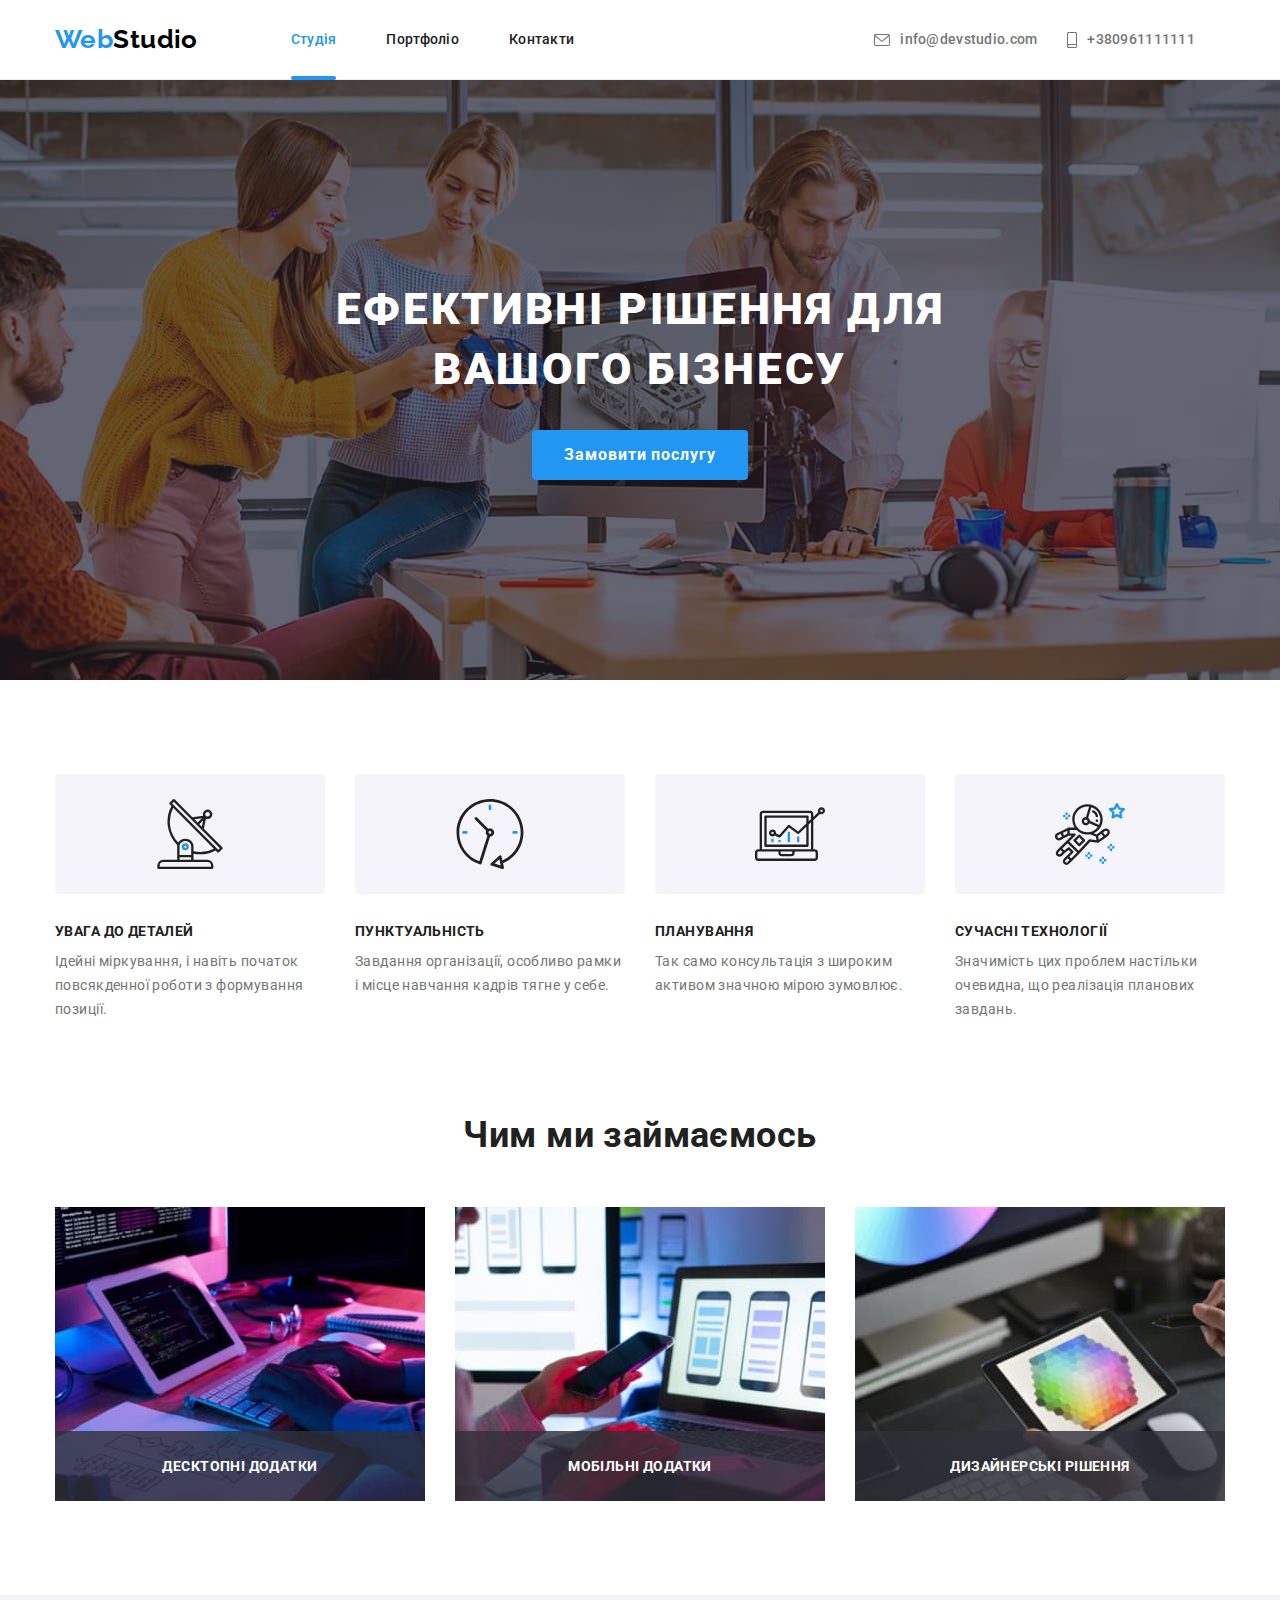
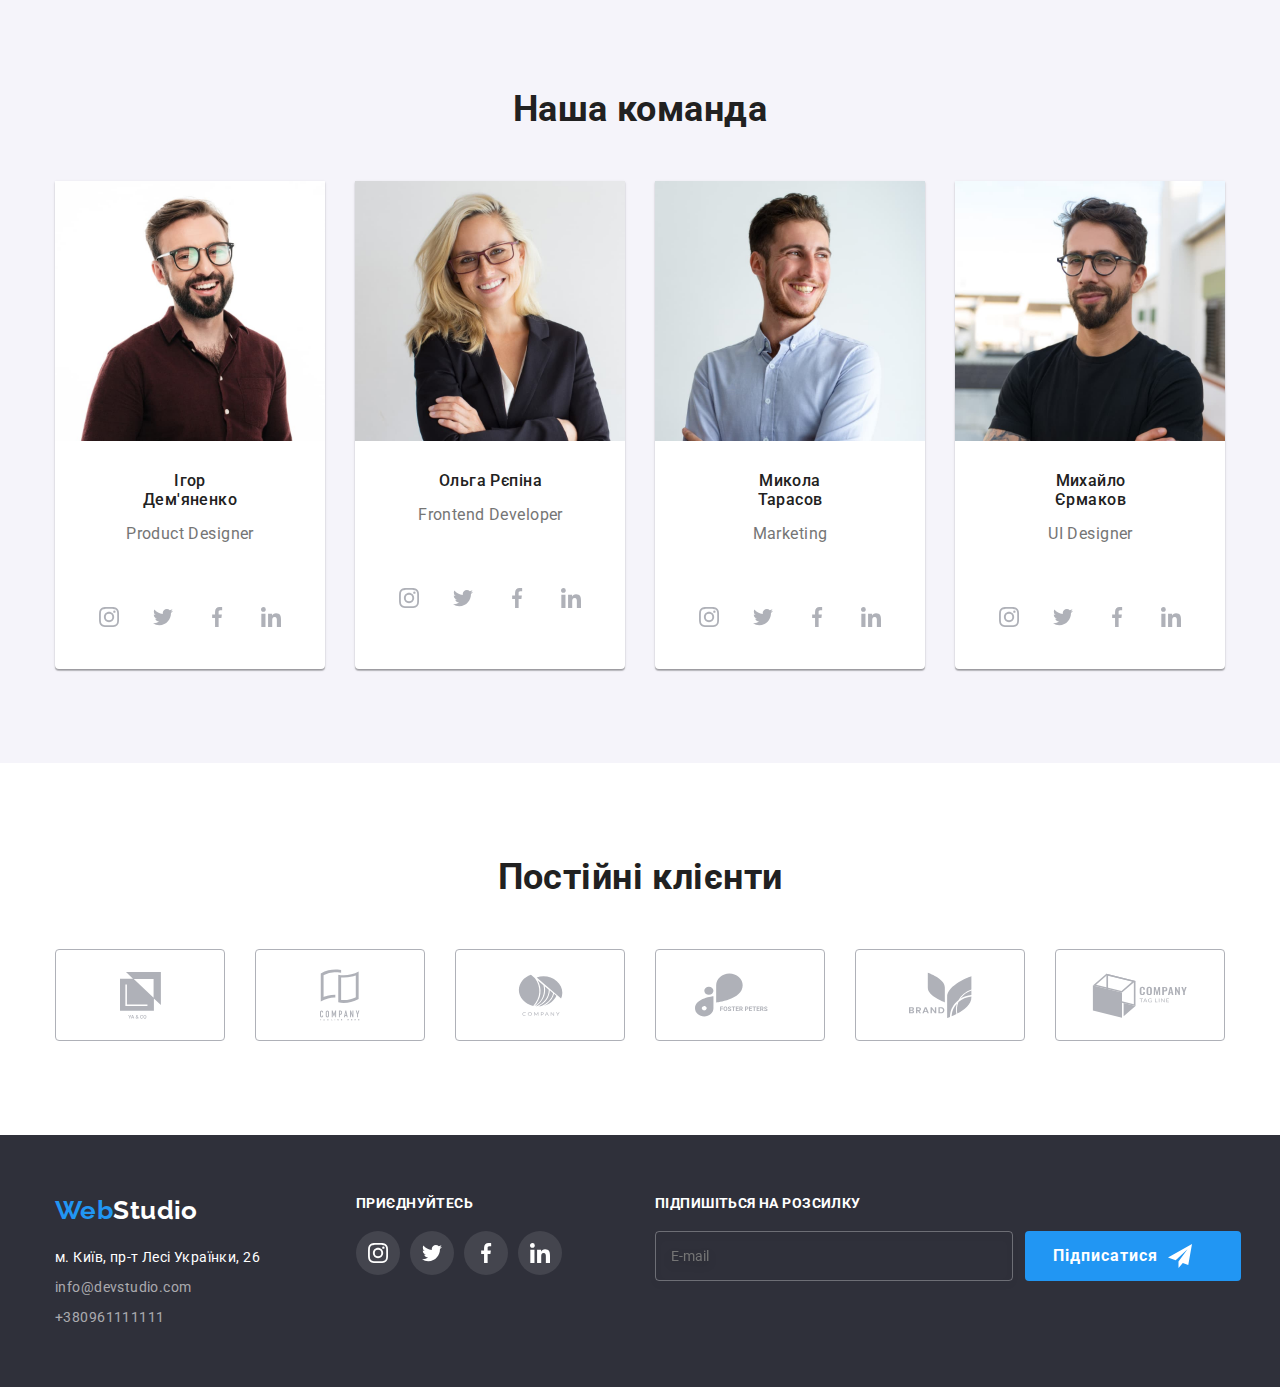
==== index.html @ 1a04f48d "clone hw#6" ====
<!DOCTYPE html>
<html lang="uk">
  <head>
    <meta charset="UTF-8" />
    <meta http-equiv="X-UA-Compatible" content="IE=edge" />
    <meta name="viewport" content="width=device-width, initial-scale=1.0" />
    <title>Document</title>
    <link rel="preconnect" href="https://fonts.googleapis.com" />
    <link rel="preconnect" href="https://fonts.gstatic.com" crossorigin />
    <link
      href="https://fonts.googleapis.com/css2?family=Raleway:wght@700&family=Roboto:wght@400;500;700;900&display=swap"
      rel="stylesheet"
    />
    <link
      rel="stylesheet"
      href="https://cdnjs.cloudflare.com/ajax/libs/modern-normalize/1.1.0/modern-normalize.min.css"
    />
    <link rel="stylesheet" href="./css/styles.css" />
  </head>
  <body>
    <!-- HEADER -->
    <header class="header">
      <div class="container">
        <nav class="header-nav">
          <a lang="en" href="./index.html" class="logo"
            >Web<span class="logo-black">Studio</span></a
          >
          <ul class="list header-list">
            <li class="item"><a class="link current" href="">Студія</a></li>
            <li class="item"><a class="link" href="./portfolio.html">Портфоліо</a></li>
            <li class="item"><a class="link" href="">Контакти</a></li>
          </ul>
          <ul class="list header-nav">
            <li class="item">
              <a class="contacts" href="mailto:info@devstudio.com">
                <svg class="header-list-icon" width="16" height="12">
                  <use href="./images/icons.svg#icon-mail"></use>
                </svg>
                <span class="header-list-textspan">info@devstudio.com</span></a
              >
            </li>
            <li class="item">
              <a class="contacts" href="tel:+380961111111">
                <svg class="header-list-icon" width="10" height="16">
                  <use href="./images/icons.svg#icon-phone"></use>
                </svg>
                <span class="header-list-textspan">+380961111111</span></a
              >
            </li>
          </ul>
        </nav>
      </div>
    </header>
    <!-- MAIN -->
    <main>
      <!-- HERO -->
      <section class="hero">
        <div class="container">
          <h1 class="hero-title">Ефективні рішення для вашого бізнесу</h1>
          <button data-modal-open type="button" class="button">Замовити послугу</button>
        </div>
      </section>
      <!-- FEATURES -->
      <section class="features">
        <div class="container">
          <h2 class="advantages">Наші переваги</h2>
          <ul class="list features-list">
            <li class="features-list-item">
              <div class="features-icon">
                <svg class="features-icon-svg" width="70" height="70">
                  <use href="./images/icons.svg#icon-antenna"></use>
                </svg>
              </div>
              <h3 class="features-title">УВАГА ДО ДЕТАЛЕЙ</h3>
              <p class="features-text">
                Ідейні міркування, і навіть початок повсякденної роботи з формування позиції.
              </p>
            </li>
            <li class="features-list-item">
              <div class="features-icon">
                <svg class="features-icon-svg" width="70" height="70">
                  <use href="./images/icons.svg#icon-clock"></use>
                </svg>
              </div>
              <h3 class="features-title">ПУНКТУАЛЬНІСТЬ</h3>
              <p class="features-text">
                Завдання організації, особливо рамки і місце навчання кадрів тягне у себе.
              </p>
            </li>
            <li class="features-list-item">
              <div class="features-icon">
                <svg class="features-icon-svg" width="70" height="70">
                  <use href="./images/icons.svg#icon-diagram"></use>
                </svg>
              </div>
              <h3 class="features-title">ПЛАНУВАННЯ</h3>
              <p class="features-text">
                Так само консультація з широким активом значною мірою зумовлює.
              </p>
            </li>
            <li class="features-list-item">
              <div class="features-icon">
                <svg class="features-icon-svg" width="70" height="70">
                  <use href="./images/icons.svg#icon-astronaut"></use>
                </svg>
              </div>
              <h3 class="features-title">СУЧАСНІ ТЕХНОЛОГІЇ</h3>
              <p class="features-text">
                Значимість цих проблем настільки очевидна, що реалізація планових завдань.
              </p>
            </li>
          </ul>
        </div>
      </section>
      <!-- WORK -->
      <section class="work-section">
        <div class="container">
          <h2 class="work">Чим ми займаємось</h2>
          <ul class="list work-list">
            <li class="item">
              <img class="work-section-image" src="./images/scheme.jpg" alt="людина набирає текст за компютером" width="370" />
              <h3 class="work-section-title">Десктопні додатки</h3>
            </li>
            <li class="item">
              <img class="work-section-image" src="./images/phone.jpg" alt="людина перевіряє налаштування в телефоні" width="370"/>
              <h3 class="work-section-title">Мобільні додатки</h3>
            <li class="item">
              <img class="work-section-image" src="./images/gamma.jpg" alt="людина вибирає колір з палітри" width="370" />
              <h3 class="work-section-title">Дизайнерські рішення</h3>
            </li>
          </ul>
        </div>
      </section>
      <!-- TEAM -->
      <section class="team">
        <div class="container">
          <h2 class="team-our">Наша команда</h2>
          <ul class="list team-list">
            <li class="item">
              <img src="./images/ihor.jpg" alt="фотографія чоловіка" width="270" />
              <div class="player-one">
                <h3 class="name">Ігор Дем'яненко</h3>
                <p class="position">Product Designer</p>
              </div>
              <ul class="list team-list-social">
                <li class="team-item-social">
                  <a class="team-link-social" href="">
                    <svg width="20" height="20" class="team-social-logo">
                      <use href="./images/icons.svg#icon-instagram"></use></svg></a>
                </li>
                <li class="team-item-social">
                  <a class="team-link-social" href="">
                    <svg width="20" height="20" class="team-social-logo">
                      <use href="./images/icons.svg#icon-twitter"></use></svg></a>
                </li>
                <li class="team-item-social">
                  <a class="team-link-social" href="">
                    <svg width="20" height="20" class="team-social-logo">
                      <use href="./images/icons.svg#icon-facebook"></use></svg></a>
                </li>
                <li class="team-item-social">
                  <a class="team-link-social" href="">
                    <svg width="20" height="20" class="team-social-logo">
                      <use href="./images/icons.svg#icon-linkedin"></use></svg></a>
                </li>
              </ul>
            </li>

            <li class="item">
              <img src="./images/olga.jpg" alt="фотографія жінки" width="270" />
              <div class="player-two">
                <h3 class="name">Ольга Рєпіна</h3>
                <p class="position">Frontend Developer</p>
              </div>
              <ul class="list team-list-social">
                <li class="team-item-social">
                  <a class="team-link-social" href="">
                    <svg width="20" height="20" class="team-social-logo">
                      <use href="./images/icons.svg#icon-instagram"></use></svg></a>
                </li>
                <li class="team-item-social">
                  <a class="team-link-social" href="">
                    <svg width="20" height="20" class="team-social-logo">
                      <use href="./images/icons.svg#icon-twitter"></use></svg></a>
                </li>
                <li class="team-item-social">
                  <a class="team-link-social" href="">
                    <svg width="20" height="20" class="team-social-logo">
                      <use href="./images/icons.svg#icon-facebook"></use></svg></a>
                </li>
                <li class="team-item-social">
                  <a class="team-link-social" href="">
                    <svg width="20" height="20" class="team-social-logo">
                      <use href="./images/icons.svg#icon-linkedin"></use></svg></a>
                </li>
              </ul>
            </li>
            <li class="item">
              <img src="./images/mikola.jpg" alt="фотографія чоловіка" width="270" />
              <div class="player-three">
                <h3 class="name">Микола Тарасов</h3>
                <p class="position">Marketing</p>
              </div>
              <ul class="list team-list-social">
                <li class="team-item-social">
                  <a class="team-link-social" href="">
                    <svg width="20" height="20" class="team-social-logo">
                      <use href="./images/icons.svg#icon-instagram"></use></svg></a>
                </li>
                <li class="team-item-social">
                  <a class="team-link-social" href="">
                    <svg width="20" height="20" class="team-social-logo">
                      <use href="./images/icons.svg#icon-twitter"></use></svg></a>
                </li>
                <li class="team-item-social">
                  <a class="team-link-social" href="">
                    <svg width="20" height="20" class="team-social-logo">
                      <use href="./images/icons.svg#icon-facebook"></use></svg></a>
                </li>
                <li class="team-item-social">
                  <a class="team-link-social" href="">
                    <svg width="20" height="20" class="team-social-logo">
                      <use href="./images/icons.svg#icon-linkedin"></use></svg></a>
                </li>
              </ul>
            </li>
            <li class="item">
              <img src="./images/mihailo.jpg" alt="фотографія чоловіка" width="270" />
              <div class="player-four">
                <h3 class="name">Михайло Єрмаков</h3>
                <p class="position">UI Designer</p>
              </div>
              <ul class="list team-list-social">
                <li class="team-item-social">
                  <a class="team-link-social" href="">
                    <svg width="20" height="20" class="team-social-logo">
                      <use href="./images/icons.svg#icon-instagram"></use></svg></a>
                </li>
                <li class="team-item-social">
                  <a class="team-link-social" href="">
                    <svg width="20" height="20" class="team-social-logo">
                      <use href="./images/icons.svg#icon-twitter"></use></svg></a>
                </li>
                <li class="team-item-social">
                  <a class="team-link-social" href="">
                    <svg width="20" height="20" class="team-social-logo">
                      <use href="./images/icons.svg#icon-facebook"></use></svg></a>
                </li>
                <li class="team-item-social">
                  <a class="team-link-social" href="">
                    <svg width="20" height="20" class="team-social-logo">
                      <use href="./images/icons.svg#icon-linkedin"></use></svg></a>
                </li>
              </ul>
            </li>
          </ul>
        </div>
      </section>
      <!-- CLIENTS -->
      <section class="clients">
        <div class="container">
          <h2 class="clients-title">Постійні клієнти</h2>
          <ul class="list clients-list">
            <li class="item clients-list-item">
              <a class="clients-list-link" href=""
                ><svg class="clients-item" width="41" height="47">
                  <use class="use" href="./images/icons.svg#icon-company_1"></use></svg></a>
            </li>
            <li class="item clients-list-item">
              <a class="clients-list-link" href="">
                <svg class="clients-item" width="40" height="52">
                  <use href="./images/icons.svg#icon-company_2"></use></svg></a>
            </li>
            <li class="item clients-list-item">
              <a class="clients-list-link" href="">
                <svg class="clients-item" width="45" height="42">
                  <use href="./images/icons.svg#icon-company_3"></use></svg></a>
            </li>
            <li class="item clients-list-item">
              <a class="clients-list-link" href="">
                <svg class="clients-item" width="90" height="46">
                  <use href="./images/icons.svg#icon-company_6"></use></svg></a>
            </li>
            <li class="item clients-list-item">
              <a class="clients-list-link" href="">
                <svg class="clients-item" width="63" height="47">
                  <use href="./images/icons.svg#icon-company_4"></use></svg></a>
            </li>
            <li class="item clients-list-item">
              <a class="clients-list-link" href="">
                <svg class="clients-item" width="104" height="45">
                  <use href="./images/icons.svg#icon-company_5"></use></svg ></a>
            </li>
          </ul>
        </div>
      </section>
    </main>
    <!-- FOOTER -->
    <footer class="footer">
      <div class="container footer-common-container">
        <div class="footer-nav-left">
          <a lang="en" href="./index.html" class="logo-footer"
            >Web<span class="logo-white">Studio</span></a
          >
          <address>
            <ul class="footer-list-left list">
              <li>
                <a
                  class="footer-adress-geo"
                  href="https://www.google.com/maps/place/%D0%B1%D1%83%D0%BB.+%D0%9B%D0%B5%D1%81%D0%B8+%D0%A3%D0%BA%D1%80%D0%B0%D0%B8%D0%BD%D0%BA%D0%B8,+26,+%D0%9A%D0%B8%D0%B5%D0%B2,+02000/@50.4265807,30.5361971,17z/data=!3m1!4b1!4m5!3m4!1s0x40d4cf0e033ecbe9:0x57a4dffefec77da0!8m2!3d50.4265807!4d30.5383858"
                  target="_blank"
                  rel="noopener noreferrer"
                  >м. Київ, пр-т Лесі Українки, 26</a
                >
              </li>
              <li>
                <a href="mailto:info@devstudio.com" class="footer-adress-mail"
                  >info@devstudio.com</a
                >
              </li>
              <li><a href="tel:+380961111111" class="footer-adress-tel">+380961111111</a></li>
            </ul>
          </address>
        </div>
        <div class="footer-nav-right">
          <h3 class="footer-title-right">Приєднуйтесь</h3>
          <ul class="footer-list-right list">
            <li class="item footer-item-social">
              <a class="footer-link-social" href="">
                <svg class="footer-item-icon" width="20" height="20">
                  <use href="./images/icons.svg#icon-instagram"></use></svg></a>
            </li>
            <li class="item footer-item-social">
              <a class="footer-link-social" href="">
                <svg class="footer-item-icon" width="20" height="20">
                  <use href="./images/icons.svg#icon-twitter"></use></svg></a>
            </li>
            <li class="item footer-item-social">
              <a class="footer-link-social" href="">
                <svg class="footer-item-icon" width="20" height="20">
                  <use href="./images/icons.svg#icon-facebook"></use></svg></a>
            </li>
            <li class="item footer-item-social">
              <a class="footer-link-social" href="">
                <svg class="footer-item-icon" width="20" height="20">
                  <use href="./images/icons.svg#icon-linkedin"></use></svg></a>
            </li>
          </ul>
        </div>

        <div class="footer-nav-signup">
          <h3 class="footer-title-signup">Підпишіться на розсилку</h3>
          <form class="footer-signup-form">
            <input class="footer-nav-input" type="email" name="email" placeholder="E-mail" >
            <button type="submit" class="button footer-signup-btn"> Підписатися <svg class="footer-signup-icon" width="24" height="24"><use href="./images/icons.svg#icon-send-1"></use></svg></button>
          </form>
        </div>
      </div>
    </footer>
    
      <div class="backdrop is-hidden" data-modal>
        <div class=" hero-modal-button">
          <button class="backdrop-close-button" data-modal-close type="button"><svg width="18" height="18"><use href="./images/icons.svg#closecross"></use></svg></button>

          <p class="form-title">Залиште свої дані, ми вам передзвонимо</p>
          <form class="form">
            <label class="form__label">
              <span class="label-name">Ім'я</span>
              <input class="form__input" type="text">
              <svg class="form-icon" width="18" height="18"><use href="./images/icons.svg#person-black">
                </use>
              </svg>
            </label>
            <label class="form__label">
              <span class="label-name">Телефон</span>
              <input class="form__input" type="tel">
              <svg class="form-icon" width="18" height="18"><use href="./images/icons.svg#phone-black">
                </use>
              </svg>
            </label>
            <label class="form__label">
              <span class="label-name">Пошта</span>
              <input class="form__input" type="mail">
              <svg class="form-icon" width="18" height="18"><use href="./images/icons.svg#email-black">
                </use>
              </svg>
            </label>
            <label class="form__label">
              <span class="label-name">Коментар</span>
             <textarea class="form__input form-textarea" placeholder="Введіть текст"></textarea> 
            </label>
            <input class="input-checkbox" type="checkbox" id="check">
            <label class="label-checkbox" for="check">
              <span class="checkbox-custom"> 
                <svg class="checkbox" width="16" height="15"><use href="./images/icons.svg#Vector"></use></svg> </span>
              <span class="checkbox-text-start">Погоджуюся з розсилкою та приймаю <a class="checkbox-link" href="">Умови договору</a></span>
            </label>
            <button type="submit" class="button submit-button"> Підписатися </button>
          </form>
        </div>
      </div>
    
    <script src="./js/modal.js"></script>
  </body>
</html>
---- css/styles.css ----
:root {
  --primary-text-color: #212121;
  --title-text-color: #757575;
  --accent-color: #2196f3;
  --secondary-text-color: #ffffff;
  --secondary-bkg-color: #f5f4fa;
  --secondary-logo-color: #000000;
  --primary-telmail-color: rgba(255, 255, 255, 0.6);
  --additional-items-color: #afb1b8;

  --trns: 250ms cubic-bezier(0.4, 0, 0.2, 1);
}
body {
  box-sizing: border-box;
  font-size: 14px;
  margin: 0;
  padding: 0;
  color: var(--primary-text-color);
  font-family: 'Roboto', sans-serif;
  letter-spacing: 0.03em;
}
h1,
h2,
h3,
h4,
h5,
h6,
p {
  margin: 0;
}
html,
body {
  margin: 0;
  padding: 0;
}
img {
  display: block;
  max-width: 100%;
  height: auto;
  margin: 0;
}
.container {
  margin-left: auto;
  margin-right: auto;
  width: 1200px;
  padding: 0 15px;
}
/* HEADER */
.header {
  background-color: var(--secondary-text-color);
  border-bottom: 1px solid #ececec;
  height: 80px;
}
.header-list .link {
  display: block;
  padding-top: 32px;
  padding-bottom: 32px;
}
.header-list .current {
  position: relative;
}
.current::after {
  position: absolute;
  content: '';
  bottom: 0;
  left: 0;
  width: 100%;
  height: 4px;

  background-color: var(--accent-color);
  border-radius: 2px;
}

.header-nav .contacts {
  display: flex;
  padding-top: 32px;
  padding-bottom: 32px;
  align-items: center;
}
.list {
  list-style: none;
  padding: 0;
  margin: 0;
}

.logo {
  display: block;
  color: var(--accent-color);
  text-decoration: none;
  font-family: Raleway, sans-serif;
  font-weight: 700;
  font-size: 26px;
  line-height: 1.19;
  padding-top: 24px;
  padding-bottom: 25px;
}
.link.current {
  color: var(--accent-color);
  text-decoration: none;
}
.logo-black {
  color: var(--secondary-logo-color);
}
.header-list {
  display: flex;
  margin-left: 93px;
}

.header-list .item:not(:last-child) {
  margin-right: 50px;
}
.header-nav {
  display: flex;
  align-items: center;
}
.link {
  color: var(--primary-text-color);
  text-decoration: none;
  letter-spacing: 0.02em;
  font-weight: 500;
  font-size: 14px;
  line-height: 1.14;

  transition: color var(--trns);
}

.link:hover,
.link:focus {
  color: var(--accent-color);
}
.header-nav {
  display: flex;
  margin-left: auto;
}
.header-nav .item {
  margin-right: 30px;
}
.contacts {
  color: var(--title-text-color);
  text-decoration: none;
  letter-spacing: 0.02em;
  font-weight: 500;
  font-size: 14px;
  line-height: 1.14;

  transition: color var(--trns);
}

.contacts:hover,
.contacts:focus {
  color: var(--accent-color);
}
.contacts-icon {
  margin-right: 10px;
}
.contacts:hover .header-list-icon,
.contacts:focus .header-list-icon {
  fill: var(--accent-color);
}
.header-list-icon {
  margin-right: 10px;
  fill: var(--title-text-color);

  transition: fill var(--trns);
}
/* MAIN HERO */
.hero {
  max-width: 1600px;
  height: 600px;
  margin: 0 auto;
  background-image: linear-gradient(to right, rgba(47, 48, 58, 0.4), rgba(47, 48, 58, 0.4)),
    url(../images/overlay.jpg);
  background-repeat: no-repeat;
  background-position: center;
  background-size: cover;
  text-align: center;
  padding-top: 200px;
  padding-bottom: 200px;
  background-color: #2f303a;
}

.hero-title {
  color: var(--secondary-text-color);
  font-weight: 900;
  font-size: 44px;
  line-height: 1.36;

  letter-spacing: 0.06em;
  text-transform: uppercase;
  margin-left: auto;
  margin-right: auto;
  margin-bottom: 30px;
  width: 696px;
}
.button {
  color: var(--secondary-text-color);
  background-color: var(--accent-color);
  font-weight: 700;
  font-size: 16px;
  line-height: 1.88;
  cursor: pointer;
  align-items: center;
  text-align: center;
  letter-spacing: 0.06em;
  font-family: inherit;
  border-radius: 4px;
  padding: 10px 32px;
  min-width: 216px;
  border: 0px;

  transition: background-color var(--trns);
}
.button:hover,
.button:focus {
  color: var(--secondary-text-color);
  background-color: #188ce8;
}
/* FEATURES */

.features {
  padding-top: 94px;
  padding-bottom: 94px;
}
.features-list {
  display: flex;
}
.features-list-item {
  display: block;
  width: 270px;
  border-radius: 4px;
}
.features-list-item:not(:last-child) {
  margin-right: 30px;
}
.features-icon {
  display: flex;
  justify-content: center;
  align-items: center;
  width: 270px;
  height: 120px;
  margin-bottom: 30px;
  background-color: var(--secondary-bkg-color);
  border-radius: 4px;
}

.advantages {
  visibility: hidden;
  pointer-events: none;
  position: absolute;
}
.features-title {
  font-size: 14px;
  line-height: 1.14;
  text-transform: uppercase;
  margin-top: 0;
  margin-bottom: 10px;
}
.features-text {
  color: var(--title-text-color);
  font-size: 14px;
  line-height: 1.7;
  margin-top: 0;
  margin-bottom: 0;
}
/* WORKS */

.work {
  font-size: 36px;
  line-height: 1.16;
  text-align: center;
  margin-top: 0;
  margin-bottom: 50px;
}
.work-section {
  padding-bottom: 94px;
}
.work-list {
  display: flex;
}
.work-list .item {
  margin-right: 30px;
}
.work-list .item:nth-child(3n) {
  margin-right: 0;
}
.work-section .item {
  position: relative;
}
.work-section-title {
  position: absolute;
  bottom: 0;
  left: 0;
  display: flex;
  justify-content: center;
  align-items: center;

  width: 100%;
  height: 70px;

  background-color: rgba(47, 48, 58, 0.8);
  color: var(--secondary-text-color);

  font-size: 14px;
  line-height: 1.14px;
  text-align: center;
  letter-spacing: 0.03em;
  text-transform: uppercase;
}
/* TEAM */

.team-our {
  font-size: 36px;
  line-height: 1.16;
  text-align: center;
  padding-bottom: 0;
  margin-top: 0;
  margin-bottom: 50px;
}
.player-one,
.player-three {
  padding: 30px 70px;
}
.player-two {
  padding: 30px 61px 30px 62px;
}
.player-four {
  padding: 30px 62px 30px 63px;
}
.team {
  padding-bottom: 94px;
  padding-top: 94px;
}
.team-list {
  display: flex;
}
.team-list .item {
  margin-right: 30px;
  background-color: var(--secondary-text-color);
  box-shadow: 0px 1px 3px rgba(0, 0, 0, 0.12), 0px 1px 1px rgba(0, 0, 0, 0.14),
    0px 2px 1px rgba(0, 0, 0, 0.2);
  border-radius: 0px 0px 4px 4px;
}
.team-list .item:nth-child(4n) {
  margin-right: 0;
}
.position {
  margin-top: 10px;
}
.team:nth-child(2n) {
  background-color: var(--secondary-bkg-color);
}
.name {
  font-weight: 500;
  font-size: 16px;
  line-height: 1.19;
  text-align: center;
}
.position {
  color: var(--title-text-color);
  font-size: 16px;
  line-height: 1.9;
  text-align: center;
}
.team-list-social {
  display: flex;
  justify-content: center;
  padding: 16px 32px 30px 32px;
  gap: 10px;
}
.team-link-social {
  fill: var(--additional-items-color);
  display: flex;
  justify-content: center;
  align-items: center;
  width: 44px;
  height: 44px;
  border-radius: 50%;

  transition: fill var(--trns), border-radius var(--trns), background-color var(--trns);
}
.team-link-social:hover,
.team-link-social:focus {
  fill: var(--secondary-text-color);
  border-radius: 50%;
  background-color: var(--accent-color);
}

/* CLIENTS */
.clients {
  padding: 94px 0;
}
.clients-title {
  font-size: 36px;
  line-height: 1.16;
  text-align: center;
  margin-bottom: 50px;
}
.clients-list {
  display: flex;
}
.clients-list-link {
  display: flex;
  justify-content: center;
  align-items: center;
  width: 170px;
  height: 92px;
  border: 1px solid var(--additional-items-color);
  border-radius: 4px;

  transition: border var(--trns);
}
.clients-list-item + .clients-list-item {
  margin-left: 30px;
}
.clients .clients-item {
  fill: var(--additional-items-color);

  transition: fill var(--trns);
}
.clients-list-link:hover,
.clients-list-link:focus {
  border: 1px solid var(--accent-color);
}
.clients-list-link:hover .clients-item,
.clients-list-link:focus .clients-item {
  fill: var(--accent-color);
}

/* FOOTER */
.footer-list-left {
  display: inline-block;
  font-weight: 400;
  font-size: 14px;
  line-height: 1.7;
  letter-spacing: 0.03em;
  font-style: normal;
}
.footer-common-container {
  display: flex;
}
.footer {
  padding: 60px 0 60px 0;
  background-color: #2f303a;
}
.footer-adress-mail {
  display: block;
  width: 231px;
  height: 21px;
  color: var(--primary-telmail-color);
  text-decoration: none;
  margin-bottom: 9px;
}
.footer-adress-tel {
  display: block;
  width: 231px;
  height: 21px;
  color: var(--primary-telmail-color);
  text-decoration: none;
}
.logo-white {
  margin-bottom: 20px;
  color: var(--secondary-text-color);
  display: inline-block;
}
.logo-footer {
  display: inline-block;
  width: 145px;
  height: 31px;
  color: var(--accent-color);
  text-decoration: none;
  font-family: 'Raleway', sans-serif;
  font-weight: 700;
  font-size: 26px;
  line-height: 1.19;
  margin-bottom: 20px;
}
.footer-nav-right {
  margin-left: 70px;
  margin-right: 93px;
}
.footer-list-right {
  display: flex;
  width: 206px;
}
.footer-item-icon {
  fill: var(--secondary-text-color);
}
.footer-link-social {
  display: flex;
  justify-content: center;
  align-items: center;
  width: 44px;
  height: 44px;
  border-radius: 50%;

  transition: border-radius var(--trns), background-color var(--trns);
}
.footer-link-social:hover,
.footer-link-social:focus {
  background-color: var(--accent-color);
  border-radius: 50%;
}
.footer-list-right .item {
  display: inline-block;
  min-width: 44px;
  min-height: 44px;
  background-repeat: no-repeat;
  background-position: center;
  background-size: contain;
  background-color: rgba(255, 255, 255, 0.1);
  border-radius: 50%;
  background-position: center;
}
.footer-list-right .item + .item {
  margin-left: 10px;
}
.footer-adress-geo {
  display: inline-block;
  width: 231px;
  height: 21px;
  margin-bottom: 9px;
  color: var(--secondary-text-color);
  text-decoration: none;
}
.footer-title-right,
.footer-title-signup {
  margin-top: 0;
  font-style: normal;
  font-weight: 700;
  font-size: 14px;
  line-height: 16px;
  letter-spacing: 0.03em;
  text-transform: uppercase;
  margin-bottom: 20px;
  color: #ffffff;
}
.footer-signup-form {
  display: flex;
}
.footer-signup-btn {
  display: flex;
  margin-left: 12px;
  width: 200px;
  padding: 10px 28px;
}
.footer-signup-icon {
  margin-left: 10px;
  fill: var(--secondary-text-color);
}
.footer-nav-input {
  box-sizing: border-box;
  padding: 15px;
  width: 358px;
  height: 50px;
  border: 1px solid rgba(255, 255, 255, 0.3);
  filter: drop-shadow(0px 4px 4px rgba(0, 0, 0, 0.15));
  border-radius: 4px;
  background-color: transparent;
  outline: 1px solid transparent;
}

/* PORTFOLIO */
.portfolio-title {
}
.upper-list {
  display: flex;
  justify-content: center;
}
.upper-list .item {
  margin-left: 8px;
  margin-bottom: 50px;
}

.border {
  border: 1px solid #eeeeee;
  border-top: 0;
  padding: 20px 24px;
}
.upper-list .item + .item {
  margin-right: 0;
}
.portfolio-section {
  padding-top: 94px;
  padding-bottom: 94px;
}
.lower-list {
  display: flex;
  flex-wrap: wrap;
}
.lower-list .item {
  width: 370px;
  margin-right: 30px;
  margin-bottom: 30px;
}
.lower-list .reference {
  display: block;
}
.lower-list .reference:hover,
.lower-list .reference:focus {
  box-shadow: 0px 1px 1px rgba(0, 0, 0, 0.12), 0px 4px 4px rgba(0, 0, 0, 0.06),
    1px 4px 6px rgba(0, 0, 0, 0.16);
}
.lower-list .item:nth-child(3n) {
  margin-right: 0;
}
.lower-list .item:nth-last-child(-n + 3) {
  margin-bottom: 0;
}
.img {
  display: block;
  margin-bottom: 0;
}
.portfolio-list {
  color: var(--primary-text-color);
  background-color: var(--secondary-bkg-color);
  font-family: inherit;
  font-weight: 500;
  font-size: 16px;
  line-height: 1.62;
  text-align: center;
  letter-spacing: 0.03em;
  cursor: pointer;
  border: 0;
  border-radius: 4px;
  padding: 6px 22px;

  transition: color var(--trns), border-radius var(--trns), box-shadow var(--trns),
    background-color var(--trns);
}
.portfolio-list:hover,
.portfolio-list:focus {
  color: var(--secondary-text-color);
  background-color: var(--accent-color);
  border-radius: 4px;
  box-shadow: 0px 3px 1px rgba(0, 0, 0, 0.1), 0px 1px 2px rgba(0, 0, 0, 0.08),
    0px 2px 2px rgba(0, 0, 0, 0.12);
}
.portfolio-hidden {
  visibility: hidden;
  pointer-events: none;
  position: absolute;
}
.portfolio-title {
  font-size: 18px;
  line-height: 2;
  letter-spacing: 0.06em;
  color: var(--primary-text-color);
}
.portfolio-text {
  font-size: 16px;
  line-height: 1.9;
  letter-spacing: 0.03em;
  color: var(--title-text-color);
}

.reference {
  text-decoration: none;

  transition: box-shadow var(--trns);
}

.lower-list-overlay {
  position: relative;
  overflow: hidden;
}
.lower-list-overlay::before {
  content: '';
  display: inline-block;
  position: absolute;
  width: 100%;
  height: 100%;
  background-color: rgba(33, 150, 243, 0.9);
  opacity: 0;

  transform: translateY(100%);
  transition: transform var(--trns);
}
.lower-list-overlay-text {
  position: absolute;

  top: 0;
  width: 322px;
  padding: 63px 24px;
  opacity: 0;
  font-size: 18px;
  line-height: 1.56;
  letter-spacing: 0.03em;
  color: var(--secondary-text-color);
  transform: translateY(100%);
  transition: transform var(--trns);
}
.reference:hover .lower-list-overlay-text {
  opacity: 1;
  transform: translateY(0%);
}
.reference:hover .lower-list-overlay::before {
  opacity: 1;
  transform: translateY(0%);
}

/* MODAL WINDOW */
.backdrop {
  position: fixed;
  top: 0;
  left: 0;
  width: 100%;
  height: 100%;
  background-color: rgba(0, 0, 0, 0.2);
  opacity: 1;
  visibility: visible;

  transition: opacity var(--trns), visibility var(--trns);
}
.backdrop.is-hidden {
  opacity: 0;
  pointer-events: none;
  visibility: hidden;
}

.backdrop.is-hidden .hero-modal-button {
  transform: translate(-50%, -50%) scale(0.8);
}
.hero-modal-button {
  position: absolute;
  top: 50%;
  left: 50%;
  transform: translate(-50%, -50%) scale(1);
  width: 528px;
  height: 581px;
  background-color: var(--secondary-text-color);
  padding: 40px;

  transition: transform var(--trns);
}
.backdrop-close-button {
  position: absolute;
  top: 8px;
  right: 8px;
  display: flex;
  justify-content: center;
  align-items: center;
  width: 30px;
  height: 30px;
  border-radius: 50%;
  background-color: var(--secondary-text-color);
  border: 1px solid rgba(0, 0, 0, 0.1);
  margin-left: auto;
  padding: 0;
  transition: fill var(--trns), cursor var(--trns);
}
.backdrop-close-button:hover {
  fill: var(--accent-color);
  cursor: pointer;
}

/* FORM */

.form-title {
  font-weight: 700;
  font-size: 20px;
  line-height: 1.15;
  text-align: center;
  letter-spacing: 0.03em;

  color: #212121;
  margin-bottom: 12px;
}
.form__label {
  display: flex;
  flex-direction: column;
  margin-bottom: 10px;
  position: relative;
}
.form__input {
  padding: 11px 10px 11px 30px;
  border: 1px solid rgba(33, 33, 33, 0.2);
  border-radius: 4px;
  transition: border-color var(--trns), cursor var(--trns);
  outline: 1px solid transparent;
}
.form__input:hover,
.form__input:focus {
  border-color: var(--accent-color);
  cursor: pointer;
}
.form__input:hover + .form-icon,
.form__input:focus +.form-icon {
  fill: var(--accent-color);
  
}
.label-name {
  margin-bottom: 4px;

  font-weight: 400;
  font-size: 12px;
  line-height: 14px;
  letter-spacing: 0.01em;
  color: #757575;
}
.form-icon {
  position: absolute;
  top: 50%;
  left: 12px;
  transform: translate(-50% -50%);
  transition: fill var(--trns);
}

.form-textarea {
  resize: none;
  height: 120px;
}

.input-checkbox {
  position: absolute;
  width: 1px;
  height: 1px;
  visibility: hidden;
  overflow: hidden;
  clip: rect(0,0,0,0);
  margin: -1px;
}
.input-checkbox:checked + .label-checkbox .checkbox-custom{
 fill: var(--secondary-text-color);
background-color: var(--accent-color);
border-radius: 2px;
border: none;
}
.label-checkbox {
  display: flex;
}
.checkbox-custom {
display: flex;
justify-content: center;
align-items: center;
margin-right: 7px;
fill: transparent;
border: 2px solid var(--primary-text-color);
border-radius: 2px;
width: 16px;
height: 15px;

transition: fill var(--trns),background-color var(--trns);


}
.checkbox {
  display: flex;
  align-items: center;
  justify-content: center;
}
.submit-button {
  display: block;
margin-top: 30px;
margin-left: auto;
margin-right: auto;
}
.checkbox-text-start {

    font-weight: 400;
    font-size: 14px;
    line-height: 1.71;
    letter-spacing: 0.03em;
    color: #757575;
}
.checkbox-link {
 
    font-weight: 400;
    font-size: 14px;
    line-height: 1.71px;
    letter-spacing: 0.03em;
    text-decoration-line: underline;
    color: #2196F3;
}
.form__label::placeholder {
  font-size: 12px;
    line-height: 1.16px;
    letter-spacing: 0.01em;
  color: rgba(117, 117, 117, 0.5);
}
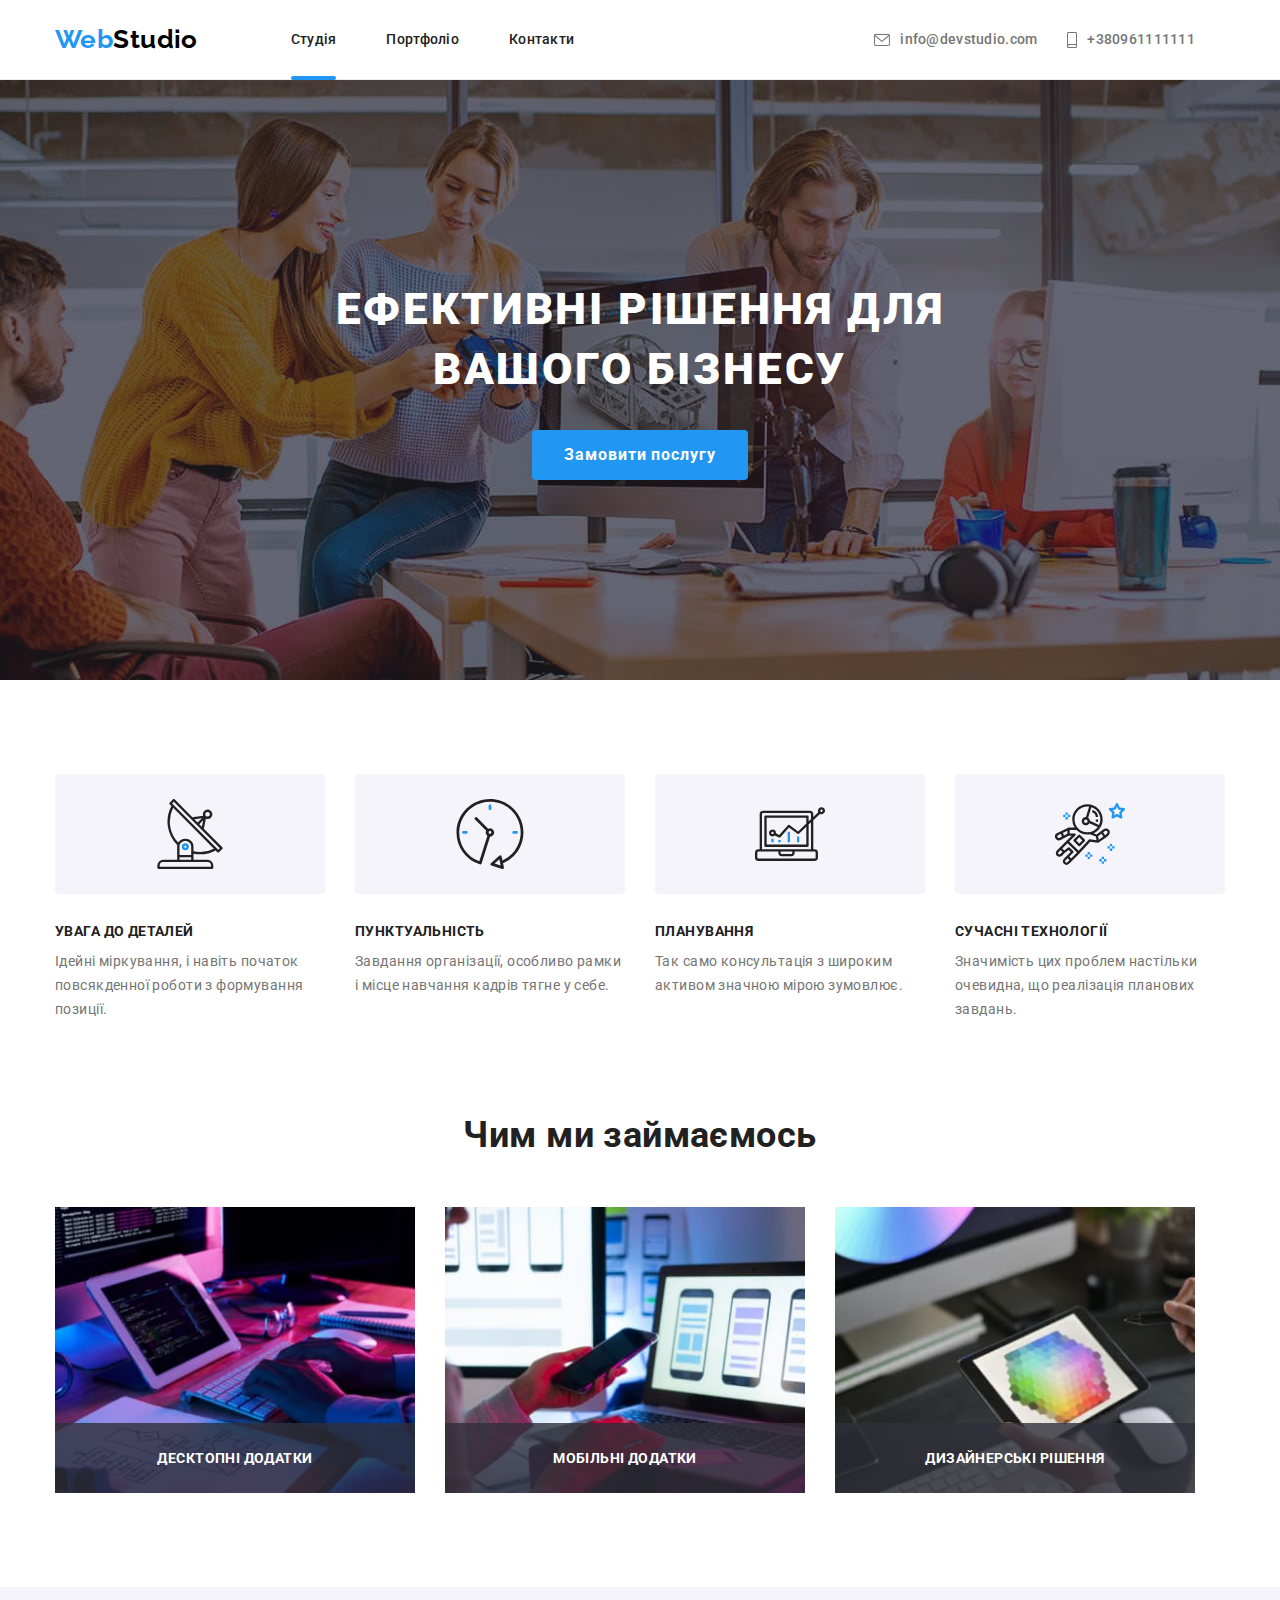
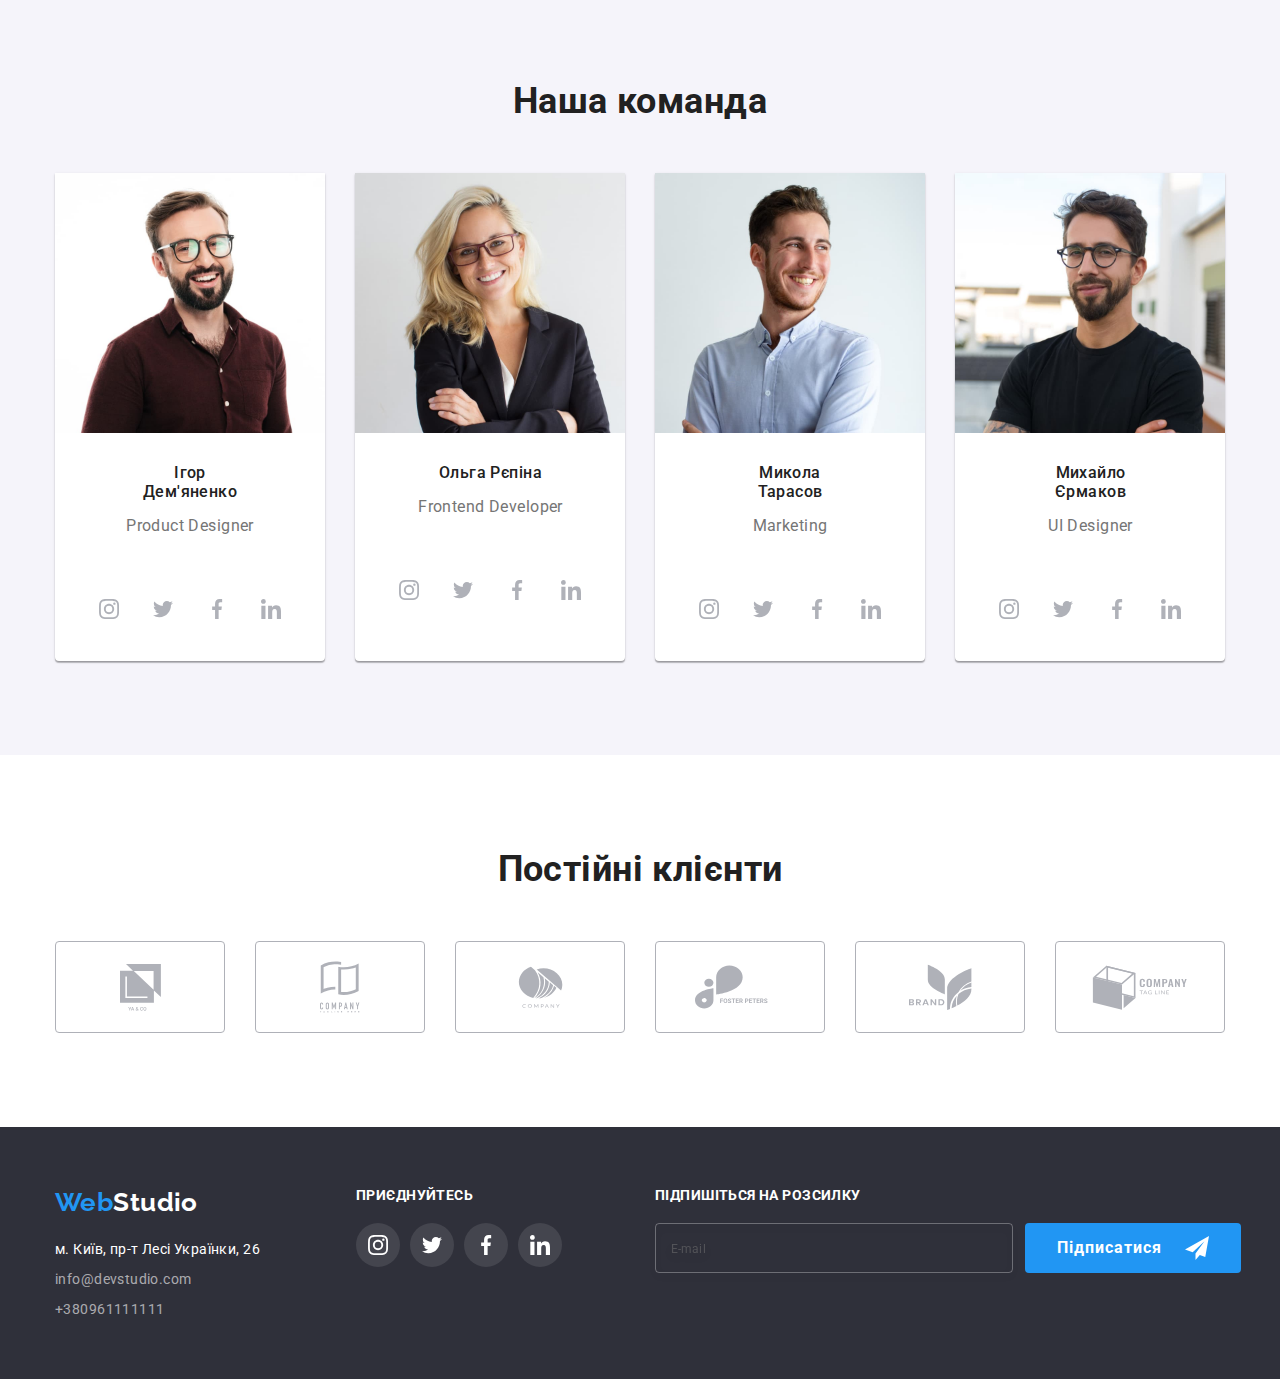
==== commit 3b11c35b: "make context acording to BEM" ====
--- a/index.html
+++ b/index.html
@@ -15,36 +15,37 @@
       rel="stylesheet"
       href="https://cdnjs.cloudflare.com/ajax/libs/modern-normalize/1.1.0/modern-normalize.min.css"
     />
+    <link rel="stylesheet" href="./css/main.min.css" />
     <link rel="stylesheet" href="./css/styles.css" />
   </head>
   <body>
     <!-- HEADER -->
     <header class="header">
       <div class="container">
-        <nav class="header-nav">
-          <a lang="en" href="./index.html" class="logo"
-            >Web<span class="logo-black">Studio</span></a
+        <nav class="nav">
+          <a class="nav__link" lang="en" href="./index.html" 
+            >Web<span class="nav__text">Studio</span></a
           >
-          <ul class="list header-list">
-            <li class="item"><a class="link current" href="">Студія</a></li>
-            <li class="item"><a class="link" href="./portfolio.html">Портфоліо</a></li>
-            <li class="item"><a class="link" href="">Контакти</a></li>
-          </ul>
-          <ul class="list header-nav">
-            <li class="item">
-              <a class="contacts" href="mailto:info@devstudio.com">
-                <svg class="header-list-icon" width="16" height="12">
+          <ul class="list nav-list">
+            <li class="nav-list__item"><a class="nav-list__link nav-list__link--active" href="">Студія</a></li>
+            <li class="nav-list__item"><a class="nav-list__link" href="./portfolio.html">Портфоліо</a></li>
+            <li class="nav-list__item"><a class="nav-list__link" href="">Контакти</a></li>
+          </ul>
+          <ul class="list header-contacts">
+            <li class="header-contacts__item">
+              <a class="header-contacts__link" href="mailto:info@devstudio.com">
+                <svg class="header-contacts__icon" width="16" height="12">
                   <use href="./images/icons.svg#icon-mail"></use>
                 </svg>
-                <span class="header-list-textspan">info@devstudio.com</span></a
+                <span class="header-contacts__text">info@devstudio.com</span></a
               >
             </li>
-            <li class="item">
-              <a class="contacts" href="tel:+380961111111">
-                <svg class="header-list-icon" width="10" height="16">
+            <li class="header-contacts__item">
+              <a class="header-contacts__link" href="tel:+380961111111">
+                <svg class="header-contacts__icon" width="10" height="16">
                   <use href="./images/icons.svg#icon-phone"></use>
                 </svg>
-                <span class="header-list-textspan">+380961111111</span></a
+                <span class="header-contacts__text">+380961111111</span></a
               >
             </li>
           </ul>
@@ -56,7 +57,7 @@
       <!-- HERO -->
       <section class="hero">
         <div class="container">
-          <h1 class="hero-title">Ефективні рішення для вашого бізнесу</h1>
+          <h1 class="hero__title">Ефективні рішення для вашого бізнесу</h1>
           <button data-modal-open type="button" class="button">Замовити послугу</button>
         </div>
       </section>
@@ -65,47 +66,47 @@
         <div class="container">
           <h2 class="advantages">Наші переваги</h2>
           <ul class="list features-list">
-            <li class="features-list-item">
-              <div class="features-icon">
-                <svg class="features-icon-svg" width="70" height="70">
+            <li class="features-list__item">
+              <div class="features-list__box">
+                <svg class="features-list__icon" width="70" height="70">
                   <use href="./images/icons.svg#icon-antenna"></use>
                 </svg>
               </div>
-              <h3 class="features-title">УВАГА ДО ДЕТАЛЕЙ</h3>
-              <p class="features-text">
+              <h3 class="features__title">УВАГА ДО ДЕТАЛЕЙ</h3>
+              <p class="features__text">
                 Ідейні міркування, і навіть початок повсякденної роботи з формування позиції.
               </p>
             </li>
-            <li class="features-list-item">
-              <div class="features-icon">
-                <svg class="features-icon-svg" width="70" height="70">
+            <li class="features-list__item">
+              <div class="features-list__box">
+                <svg class="features-list__icon" width="70" height="70">
                   <use href="./images/icons.svg#icon-clock"></use>
                 </svg>
               </div>
-              <h3 class="features-title">ПУНКТУАЛЬНІСТЬ</h3>
-              <p class="features-text">
+              <h3 class="features__title">ПУНКТУАЛЬНІСТЬ</h3>
+              <p class="features__text">
                 Завдання організації, особливо рамки і місце навчання кадрів тягне у себе.
               </p>
             </li>
-            <li class="features-list-item">
-              <div class="features-icon">
-                <svg class="features-icon-svg" width="70" height="70">
+            <li class="features-list__item">
+              <div class="features-list__box">
+                <svg class="features-list__icon" width="70" height="70">
                   <use href="./images/icons.svg#icon-diagram"></use>
                 </svg>
               </div>
-              <h3 class="features-title">ПЛАНУВАННЯ</h3>
-              <p class="features-text">
+              <h3 class="features__title">ПЛАНУВАННЯ</h3>
+              <p class="features__text">
                 Так само консультація з широким активом значною мірою зумовлює.
               </p>
             </li>
-            <li class="features-list-item">
-              <div class="features-icon">
-                <svg class="features-icon-svg" width="70" height="70">
+            <li class="features-list__item">
+              <div class="features-list__box">
+                <svg class="features-list__icon" width="70" height="70">
                   <use href="./images/icons.svg#icon-astronaut"></use>
                 </svg>
               </div>
-              <h3 class="features-title">СУЧАСНІ ТЕХНОЛОГІЇ</h3>
-              <p class="features-text">
+              <h3 class="features__title">СУЧАСНІ ТЕХНОЛОГІЇ</h3>
+              <p class="features__text">
                 Значимість цих проблем настільки очевидна, що реалізація планових завдань.
               </p>
             </li>
@@ -113,20 +114,20 @@
         </div>
       </section>
       <!-- WORK -->
-      <section class="work-section">
+      <section class="work">
         <div class="container">
-          <h2 class="work">Чим ми займаємось</h2>
-          <ul class="list work-list">
-            <li class="item">
-              <img class="work-section-image" src="./images/scheme.jpg" alt="людина набирає текст за компютером" width="370" />
-              <h3 class="work-section-title">Десктопні додатки</h3>
-            </li>
-            <li class="item">
-              <img class="work-section-image" src="./images/phone.jpg" alt="людина перевіряє налаштування в телефоні" width="370"/>
-              <h3 class="work-section-title">Мобільні додатки</h3>
-            <li class="item">
-              <img class="work-section-image" src="./images/gamma.jpg" alt="людина вибирає колір з палітри" width="370" />
-              <h3 class="work-section-title">Дизайнерські рішення</h3>
+          <h2 class="work__title">Чим ми займаємось</h2>
+          <ul class="list work__list">
+            <li class="work__item">
+              <img class="work__image" src="./images/scheme.jpg" alt="людина набирає текст за компютером" width="370" />
+              <h3 class="work__heading">Десктопні додатки</h3>
+            </li>
+            <li class="work__item">
+              <img class="work__image" src="./images/phone.jpg" alt="людина перевіряє налаштування в телефоні" width="370"/>
+              <h3 class="work__heading">Мобільні додатки</h3>
+            <li class="work__item">
+              <img class="work__image" src="./images/gamma.jpg" alt="людина вибирає колір з палітри" width="370" />
+              <h3 class="work__heading">Дизайнерські рішення</h3>
             </li>
           </ul>
         </div>
@@ -134,121 +135,120 @@
       <!-- TEAM -->
       <section class="team">
         <div class="container">
-          <h2 class="team-our">Наша команда</h2>
-          <ul class="list team-list">
-            <li class="item">
-              <img src="./images/ihor.jpg" alt="фотографія чоловіка" width="270" />
-              <div class="player-one">
-                <h3 class="name">Ігор Дем'яненко</h3>
-                <p class="position">Product Designer</p>
-              </div>
-              <ul class="list team-list-social">
-                <li class="team-item-social">
-                  <a class="team-link-social" href="">
-                    <svg width="20" height="20" class="team-social-logo">
+          <h2 class="team__title">Наша команда</h2>
+          <ul class="list team__list">
+            <li class="team__item">
+              <img class="team__image" src="./images/ihor.jpg" alt="фотографія чоловіка" width="270" />
+              <div class="team__box-one">
+                <h3 class="team__heading">Ігор Дем'яненко</h3>
+                <p class="team__position">Product Designer</p>
+              </div>
+              <ul class="list social">
+                <li class="social__list">
+                  <a class="social__link" href="">
+                    <svg class="social__icon" width="20" height="20" class="team-social-logo">
                       <use href="./images/icons.svg#icon-instagram"></use></svg></a>
                 </li>
-                <li class="team-item-social">
-                  <a class="team-link-social" href="">
-                    <svg width="20" height="20" class="team-social-logo">
+                <li class="social__list">
+                  <a class="social__link" href="">
+                    <svg class="social__icon" width="20" height="20" class="team-social-logo">
                       <use href="./images/icons.svg#icon-twitter"></use></svg></a>
                 </li>
-                <li class="team-item-social">
-                  <a class="team-link-social" href="">
-                    <svg width="20" height="20" class="team-social-logo">
+                <li class="social__list">
+                  <a class="social__link" href="">
+                    <svg class="social__icon" width="20" height="20" class="team-social-logo">
                       <use href="./images/icons.svg#icon-facebook"></use></svg></a>
                 </li>
-                <li class="team-item-social">
-                  <a class="team-link-social" href="">
-                    <svg width="20" height="20" class="team-social-logo">
+                <li class="social__list">
+                  <a class="social__link" href="">
+                    <svg class="social__icon" width="20" height="20" class="team-social-logo">
                       <use href="./images/icons.svg#icon-linkedin"></use></svg></a>
                 </li>
               </ul>
             </li>
-
-            <li class="item">
+            <li class="team__item">
               <img src="./images/olga.jpg" alt="фотографія жінки" width="270" />
-              <div class="player-two">
-                <h3 class="name">Ольга Рєпіна</h3>
-                <p class="position">Frontend Developer</p>
-              </div>
-              <ul class="list team-list-social">
-                <li class="team-item-social">
-                  <a class="team-link-social" href="">
-                    <svg width="20" height="20" class="team-social-logo">
+              <div class="team__box-two">
+                <h3 class="team__heading">Ольга Рєпіна</h3>
+                <p class="team__position">Frontend Developer</p>
+              </div>
+              <ul class="list social">
+                <li class="social__list">
+                  <a class="social__link" href="">
+                    <svg class="social__icon" width="20" height="20" class="team-social-logo">
                       <use href="./images/icons.svg#icon-instagram"></use></svg></a>
                 </li>
-                <li class="team-item-social">
-                  <a class="team-link-social" href="">
-                    <svg width="20" height="20" class="team-social-logo">
+                <li class="social__list">
+                  <a class="social__link" href="">
+                    <svg class="social__icon" width="20" height="20" class="team-social-logo">
                       <use href="./images/icons.svg#icon-twitter"></use></svg></a>
                 </li>
-                <li class="team-item-social">
-                  <a class="team-link-social" href="">
-                    <svg width="20" height="20" class="team-social-logo">
+                <li class="social__list">
+                  <a class="social__link" href="">
+                    <svg class="social__icon" width="20" height="20" class="team-social-logo">
                       <use href="./images/icons.svg#icon-facebook"></use></svg></a>
                 </li>
-                <li class="team-item-social">
-                  <a class="team-link-social" href="">
-                    <svg width="20" height="20" class="team-social-logo">
+                <li class="social__list">
+                  <a class="social__link" href="">
+                    <svg class="social__icon" width="20" height="20" class="team-social-logo">
                       <use href="./images/icons.svg#icon-linkedin"></use></svg></a>
                 </li>
               </ul>
             </li>
-            <li class="item">
+            <li class="team__item">
               <img src="./images/mikola.jpg" alt="фотографія чоловіка" width="270" />
-              <div class="player-three">
-                <h3 class="name">Микола Тарасов</h3>
-                <p class="position">Marketing</p>
-              </div>
-              <ul class="list team-list-social">
-                <li class="team-item-social">
-                  <a class="team-link-social" href="">
-                    <svg width="20" height="20" class="team-social-logo">
+              <div class="team__box-three">
+                <h3 class="team__heading">Микола Тарасов</h3>
+                <p class="team__position">Marketing</p>
+              </div>
+              <ul class="list social">
+                <li class="social__list">
+                  <a class="social__link" href="">
+                    <svg class="social__icon" width="20" height="20" class="team-social-logo">
                       <use href="./images/icons.svg#icon-instagram"></use></svg></a>
                 </li>
-                <li class="team-item-social">
-                  <a class="team-link-social" href="">
-                    <svg width="20" height="20" class="team-social-logo">
+                <li class="social__list">
+                  <a class="social__link" href="">
+                    <svg class="social__icon" width="20" height="20" class="team-social-logo">
                       <use href="./images/icons.svg#icon-twitter"></use></svg></a>
                 </li>
-                <li class="team-item-social">
-                  <a class="team-link-social" href="">
-                    <svg width="20" height="20" class="team-social-logo">
+                <li class="social__list">
+                  <a class="social__link" href="">
+                    <svg class="social__icon" width="20" height="20" class="team-social-logo">
                       <use href="./images/icons.svg#icon-facebook"></use></svg></a>
                 </li>
-                <li class="team-item-social">
-                  <a class="team-link-social" href="">
-                    <svg width="20" height="20" class="team-social-logo">
+                <li class="social__list">
+                  <a class="social__link" href="">
+                    <svg class="social__icon" width="20" height="20" class="team-social-logo">
                       <use href="./images/icons.svg#icon-linkedin"></use></svg></a>
                 </li>
               </ul>
             </li>
-            <li class="item">
+            <li class="team__item">
               <img src="./images/mihailo.jpg" alt="фотографія чоловіка" width="270" />
-              <div class="player-four">
-                <h3 class="name">Михайло Єрмаков</h3>
-                <p class="position">UI Designer</p>
-              </div>
-              <ul class="list team-list-social">
-                <li class="team-item-social">
-                  <a class="team-link-social" href="">
-                    <svg width="20" height="20" class="team-social-logo">
+              <div class="team__box-four">
+                <h3 class="team__heading">Михайло Єрмаков</h3>
+                <p class="team__position">UI Designer</p>
+              </div>
+              <ul class="list social">
+                <li class="social__list">
+                  <a class="social__link" href="">
+                    <svg class="social__icon" width="20" height="20" class="team-social-logo">
                       <use href="./images/icons.svg#icon-instagram"></use></svg></a>
                 </li>
-                <li class="team-item-social">
-                  <a class="team-link-social" href="">
-                    <svg width="20" height="20" class="team-social-logo">
+                <li class="social__list">
+                  <a class="social__link" href="">
+                    <svg class="social__icon" width="20" height="20" class="team-social-logo">
                       <use href="./images/icons.svg#icon-twitter"></use></svg></a>
                 </li>
-                <li class="team-item-social">
-                  <a class="team-link-social" href="">
-                    <svg width="20" height="20" class="team-social-logo">
+                <li class="social__list">
+                  <a class="social__link" href="">
+                    <svg class="social__icon" width="20" height="20" class="team-social-logo">
                       <use href="./images/icons.svg#icon-facebook"></use></svg></a>
                 </li>
-                <li class="team-item-social">
-                  <a class="team-link-social" href="">
-                    <svg width="20" height="20" class="team-social-logo">
+                <li class="social__list">
+                  <a class="social__link" href="">
+                    <svg class="social__icon" width="20" height="20" class="team-social-logo">
                       <use href="./images/icons.svg#icon-linkedin"></use></svg></a>
                 </li>
               </ul>
@@ -259,36 +259,36 @@
       <!-- CLIENTS -->
       <section class="clients">
         <div class="container">
-          <h2 class="clients-title">Постійні клієнти</h2>
-          <ul class="list clients-list">
-            <li class="item clients-list-item">
-              <a class="clients-list-link" href=""
-                ><svg class="clients-item" width="41" height="47">
+          <h2 class="clients__title">Постійні клієнти</h2>
+          <ul class="list clients__list">
+            <li class="item clients__item">
+              <a class="clients__link" href=""
+                ><svg class="clients__icon" width="41" height="47">
                   <use class="use" href="./images/icons.svg#icon-company_1"></use></svg></a>
             </li>
-            <li class="item clients-list-item">
-              <a class="clients-list-link" href="">
-                <svg class="clients-item" width="40" height="52">
+            <li class="item clients__item">
+              <a class="clients__link" href="">
+                <svg class="clients__icon" width="40" height="52">
                   <use href="./images/icons.svg#icon-company_2"></use></svg></a>
             </li>
-            <li class="item clients-list-item">
-              <a class="clients-list-link" href="">
-                <svg class="clients-item" width="45" height="42">
+            <li class="item clients__item">
+              <a class="clients__link" href="">
+                <svg class="clients__icon" width="45" height="42">
                   <use href="./images/icons.svg#icon-company_3"></use></svg></a>
             </li>
-            <li class="item clients-list-item">
-              <a class="clients-list-link" href="">
-                <svg class="clients-item" width="90" height="46">
+            <li class="item clients__item">
+              <a class="clients__link" href="">
+                <svg class="clients__icon" width="90" height="46">
                   <use href="./images/icons.svg#icon-company_6"></use></svg></a>
             </li>
-            <li class="item clients-list-item">
-              <a class="clients-list-link" href="">
-                <svg class="clients-item" width="63" height="47">
+            <li class="item clients__item">
+              <a class="clients__link" href="">
+                <svg class="clients__icon" width="63" height="47">
                   <use href="./images/icons.svg#icon-company_4"></use></svg></a>
             </li>
-            <li class="item clients-list-item">
-              <a class="clients-list-link" href="">
-                <svg class="clients-item" width="104" height="45">
+            <li class="item clients__item">
+              <a class="clients__link" href="">
+                <svg class="clients__icon" width="104" height="45">
                   <use href="./images/icons.svg#icon-company_5"></use></svg ></a>
             </li>
           </ul>
@@ -297,103 +297,100 @@
     </main>
     <!-- FOOTER -->
     <footer class="footer">
-      <div class="container footer-common-container">
-        <div class="footer-nav-left">
-          <a lang="en" href="./index.html" class="logo-footer"
-            >Web<span class="logo-white">Studio</span></a
-          >
+      <div class="container footer-box">
+        <div class="address">
+          <a class="address__link" lang="en" href="./index.html" 
+            >Web<span class="address__text">Studio</span></a>
           <address>
-            <ul class="footer-list-left list">
-              <li>
-                <a
-                  class="footer-adress-geo"
-                  href="https://www.google.com/maps/place/%D0%B1%D1%83%D0%BB.+%D0%9B%D0%B5%D1%81%D0%B8+%D0%A3%D0%BA%D1%80%D0%B0%D0%B8%D0%BD%D0%BA%D0%B8,+26,+%D0%9A%D0%B8%D0%B5%D0%B2,+02000/@50.4265807,30.5361971,17z/data=!3m1!4b1!4m5!3m4!1s0x40d4cf0e033ecbe9:0x57a4dffefec77da0!8m2!3d50.4265807!4d30.5383858"
-                  target="_blank"
-                  rel="noopener noreferrer"
-                  >м. Київ, пр-т Лесі Українки, 26</a
-                >
+            <ul class="address__list list">
+              <li class="address__item">
+                <a class="address__googlemap" href="https://www.google.com/maps/place/%D0%B1%D1%83%D0%BB.+%D0%9B%D0%B5%D1%81%D0%B8+%D0%A3%D0%BA%D1%80%D0%B0%D0%B8%D0%BD%D0%BA%D0%B8,+26,+%D0%9A%D0%B8%D0%B5%D0%B2,+02000/@50.4265807,30.5361971,17z/data=!3m1!4b1!4m5!3m4!1s0x40d4cf0e033ecbe9:0x57a4dffefec77da0!8m2!3d50.4265807!4d30.5383858"
+                 target="_blank" rel="noopener noreferrer" >м. Київ, пр-т Лесі Українки, 26</a >
               </li>
-              <li>
-                <a href="mailto:info@devstudio.com" class="footer-adress-mail"
-                  >info@devstudio.com</a
-                >
+              <li class="address__item">
+                <a class="adress__mail" href="mailto:info@devstudio.com"  >info@devstudio.com</a>
               </li>
-              <li><a href="tel:+380961111111" class="footer-adress-tel">+380961111111</a></li>
+              <li class="address__item">
+                <a class="adress__tel" href="tel:+380961111111" >+380961111111</a></li>
             </ul>
           </address>
         </div>
-        <div class="footer-nav-right">
-          <h3 class="footer-title-right">Приєднуйтесь</h3>
-          <ul class="footer-list-right list">
-            <li class="item footer-item-social">
-              <a class="footer-link-social" href="">
-                <svg class="footer-item-icon" width="20" height="20">
+
+        <div class="footer-social">
+          <h3 class="footer-social__title">Приєднуйтесь</h3>
+          <ul class="footer-social__list list">
+            <li class="footer-social__item ">
+              <a class="footer-social__link" href="">
+                <svg class="footer-social__icon" width="20" height="20">
                   <use href="./images/icons.svg#icon-instagram"></use></svg></a>
             </li>
-            <li class="item footer-item-social">
-              <a class="footer-link-social" href="">
-                <svg class="footer-item-icon" width="20" height="20">
+            <li class="footer-social__item ">
+              <a class="footer-social__link" href="">
+                <svg class="footer-social__icon" width="20" height="20">
                   <use href="./images/icons.svg#icon-twitter"></use></svg></a>
             </li>
-            <li class="item footer-item-social">
-              <a class="footer-link-social" href="">
-                <svg class="footer-item-icon" width="20" height="20">
+            <li class="footer-social__item ">
+              <a class="footer-social__link" href="">
+                <svg class="footer-social__icon" width="20" height="20">
                   <use href="./images/icons.svg#icon-facebook"></use></svg></a>
             </li>
-            <li class="item footer-item-social">
-              <a class="footer-link-social" href="">
-                <svg class="footer-item-icon" width="20" height="20">
+            <li class="footer-social__item ">
+              <a class="footer-social__link" href="">
+                <svg class="footer-social__icon" width="20" height="20">
                   <use href="./images/icons.svg#icon-linkedin"></use></svg></a>
             </li>
           </ul>
         </div>
 
-        <div class="footer-nav-signup">
-          <h3 class="footer-title-signup">Підпишіться на розсилку</h3>
-          <form class="footer-signup-form">
-            <input class="footer-nav-input" type="email" name="email" placeholder="E-mail" >
-            <button type="submit" class="button footer-signup-btn"> Підписатися <svg class="footer-signup-icon" width="24" height="24"><use href="./images/icons.svg#icon-send-1"></use></svg></button>
+        <div class="footer-signup">
+          <h3 class="footer-signup__title">Підпишіться на розсилку</h3>
+          <form class="footer-signup__form">
+            <input class="footer-signup__input" type="email" name="email" placeholder="E-mail" >
+            <button type="submit" class="button footer-signup__btn"> Підписатися
+               <svg class="footer-signup__icon" width="24" height="24"><use href="./images/icons.svg#icon-send-1"></use></svg></button>
           </form>
         </div>
       </div>
     </footer>
-    
-      <div class="backdrop is-hidden" data-modal>
+    <!-- BACKDROP -->
+      <div class="backdrop backdrop--is-hidden" data-modal>
         <div class=" hero-modal-button">
-          <button class="backdrop-close-button" data-modal-close type="button"><svg width="18" height="18"><use href="./images/icons.svg#closecross"></use></svg></button>
-
-          <p class="form-title">Залиште свої дані, ми вам передзвонимо</p>
+          <button class="backdrop__button" data-modal-close type="button">
+            <svg class="backdrop__icon" width="18" height="18"><use href="./images/icons.svg#closecross"></use></svg></button>
+           <!-- FORM -->
+          <p class="form__title">Залиште свої дані, ми вам передзвонимо</p>
           <form class="form">
             <label class="form__label">
-              <span class="label-name">Ім'я</span>
+              <span class="form__label-name">Ім'я</span>
               <input class="form__input" type="text">
-              <svg class="form-icon" width="18" height="18"><use href="./images/icons.svg#person-black">
+              <svg class="form__icon" width="18" height="18"><use href="./images/icons.svg#person-black">
                 </use>
               </svg>
             </label>
             <label class="form__label">
-              <span class="label-name">Телефон</span>
+              <span class="form__label-name">Телефон</span>
               <input class="form__input" type="tel">
-              <svg class="form-icon" width="18" height="18"><use href="./images/icons.svg#phone-black">
+              <svg class="form__icon" width="18" height="18"><use href="./images/icons.svg#phone-black">
                 </use>
               </svg>
             </label>
             <label class="form__label">
-              <span class="label-name">Пошта</span>
+              <span class="form__label-name">Пошта</span>
               <input class="form__input" type="mail">
-              <svg class="form-icon" width="18" height="18"><use href="./images/icons.svg#email-black">
+              <svg class="form__icon" width="18" height="18"><use href="./images/icons.svg#email-black">
                 </use>
               </svg>
             </label>
             <label class="form__label">
-              <span class="label-name">Коментар</span>
+              <span class="form__label-name">Коментар</span>
              <textarea class="form__input form-textarea" placeholder="Введіть текст"></textarea> 
             </label>
-            <input class="input-checkbox" type="checkbox" id="check">
-            <label class="label-checkbox" for="check">
-              <span class="checkbox-custom"> 
-                <svg class="checkbox" width="16" height="15"><use href="./images/icons.svg#Vector"></use></svg> </span>
-              <span class="checkbox-text-start">Погоджуюся з розсилкою та приймаю <a class="checkbox-link" href="">Умови договору</a></span>
+            <input class="form__input-checkbox" type="checkbox" id="check">
+            <label class="form__label-checkbox" for="check">
+              <span class="form__checkbox-custom"> 
+                <svg class="form__checkbox-icon" width="16" height="15">
+                  <use href="./images/icons.svg#Vector"></use></svg> </span>
+              <span class="form__checkbox-text">Погоджуюся з розсилкою та приймаю <a class="form__checkbox-link" href="">Умови договору</a></span>
             </label>
             <button type="submit" class="button submit-button"> Підписатися </button>
           </form>
--- a/css/main.min.css
+++ b/css/main.min.css
@@ -0,0 +1 @@
+/*# sourceMappingURL=main.min.css.map */--- a/css/styles.css
+++ b/css/styles.css
@@ -51,15 +51,15 @@
   border-bottom: 1px solid #ececec;
   height: 80px;
 }
-.header-list .link {
+.nav-list__link {
   display: block;
   padding-top: 32px;
   padding-bottom: 32px;
 }
-.header-list .current {
+.nav-list__link--active {
   position: relative;
 }
-.current::after {
+.nav-list__link--active::after {
   position: absolute;
   content: '';
   bottom: 0;
@@ -71,7 +71,7 @@
   border-radius: 2px;
 }
 
-.header-nav .contacts {
+.header-contacts__link {
   display: flex;
   padding-top: 32px;
   padding-bottom: 32px;
@@ -83,7 +83,7 @@
   margin: 0;
 }
 
-.logo {
+.nav__link {
   display: block;
   color: var(--accent-color);
   text-decoration: none;
@@ -94,26 +94,26 @@
   padding-top: 24px;
   padding-bottom: 25px;
 }
-.link.current {
+.nav-list__link--active {
   color: var(--accent-color);
   text-decoration: none;
 }
-.logo-black {
+.nav__text {
   color: var(--secondary-logo-color);
 }
-.header-list {
+.nav-list {
   display: flex;
   margin-left: 93px;
 }
 
-.header-list .item:not(:last-child) {
+.nav-list__item:not(:last-child) {
   margin-right: 50px;
 }
-.header-nav {
-  display: flex;
-  align-items: center;
-}
-.link {
+.nav {
+  display: flex;
+  align-items: center;
+}
+.nav-list__link {
   color: var(--primary-text-color);
   text-decoration: none;
   letter-spacing: 0.02em;
@@ -124,18 +124,18 @@
   transition: color var(--trns);
 }
 
-.link:hover,
-.link:focus {
+.nav-list__link:hover,
+.nav-list__link:focus {
   color: var(--accent-color);
 }
-.header-nav {
+.header-contacts {
   display: flex;
   margin-left: auto;
 }
-.header-nav .item {
+.header-contacts__item {
   margin-right: 30px;
 }
-.contacts {
+.header-contacts__link {
   color: var(--title-text-color);
   text-decoration: none;
   letter-spacing: 0.02em;
@@ -146,18 +146,18 @@
   transition: color var(--trns);
 }
 
-.contacts:hover,
-.contacts:focus {
+.header-contacts__link:hover,
+.header-contacts__link:focus {
   color: var(--accent-color);
 }
 .contacts-icon {
   margin-right: 10px;
 }
-.contacts:hover .header-list-icon,
-.contacts:focus .header-list-icon {
+.header-contacts__link:hover .header-contacts__icon,
+.header-contacts__link:focus .header-contacts__icon {
   fill: var(--accent-color);
 }
-.header-list-icon {
+.header-contacts__icon {
   margin-right: 10px;
   fill: var(--title-text-color);
 
@@ -179,7 +179,7 @@
   background-color: #2f303a;
 }
 
-.hero-title {
+.hero__title {
   color: var(--secondary-text-color);
   font-weight: 900;
   font-size: 44px;
@@ -224,15 +224,15 @@
 .features-list {
   display: flex;
 }
-.features-list-item {
+.features-list__item {
   display: block;
   width: 270px;
   border-radius: 4px;
 }
-.features-list-item:not(:last-child) {
+.features-list__item:not(:last-child) {
   margin-right: 30px;
 }
-.features-icon {
+.features-list__box {
   display: flex;
   justify-content: center;
   align-items: center;
@@ -248,45 +248,44 @@
   pointer-events: none;
   position: absolute;
 }
-.features-title {
+.features__title {
   font-size: 14px;
   line-height: 1.14;
   text-transform: uppercase;
   margin-top: 0;
   margin-bottom: 10px;
 }
-.features-text {
+.features__text {
   color: var(--title-text-color);
   font-size: 14px;
   line-height: 1.7;
   margin-top: 0;
   margin-bottom: 0;
 }
-/* WORKS */
-
-.work {
+/* WORK */
+.work__title {
   font-size: 36px;
   line-height: 1.16;
   text-align: center;
   margin-top: 0;
   margin-bottom: 50px;
 }
-.work-section {
+.work {
   padding-bottom: 94px;
 }
-.work-list {
-  display: flex;
-}
-.work-list .item {
+.work__list {
+  display: flex;
+}
+.work__item {
   margin-right: 30px;
 }
-.work-list .item:nth-child(3n) {
+.work__list .item:nth-child(3n) {
   margin-right: 0;
 }
-.work-section .item {
+.work__item {
   position: relative;
 }
-.work-section-title {
+.work__heading {
   position: absolute;
   bottom: 0;
   left: 0;
@@ -307,8 +306,7 @@
   text-transform: uppercase;
 }
 /* TEAM */
-
-.team-our {
+.team__title {
   font-size: 36px;
   line-height: 1.16;
   text-align: center;
@@ -316,58 +314,56 @@
   margin-top: 0;
   margin-bottom: 50px;
 }
-.player-one,
-.player-three {
+.team__box-one,
+.team__box-three {
   padding: 30px 70px;
 }
-.player-two {
+.team__box-two {
   padding: 30px 61px 30px 62px;
 }
-.player-four {
+.team__box-four {
   padding: 30px 62px 30px 63px;
 }
 .team {
   padding-bottom: 94px;
   padding-top: 94px;
 }
-.team-list {
-  display: flex;
-}
-.team-list .item {
+.team__list {
+  display: flex;
+}
+.team__item {
   margin-right: 30px;
   background-color: var(--secondary-text-color);
   box-shadow: 0px 1px 3px rgba(0, 0, 0, 0.12), 0px 1px 1px rgba(0, 0, 0, 0.14),
     0px 2px 1px rgba(0, 0, 0, 0.2);
   border-radius: 0px 0px 4px 4px;
 }
-.team-list .item:nth-child(4n) {
+.team__item:nth-child(4n) {
   margin-right: 0;
-}
-.position {
-  margin-top: 10px;
 }
 .team:nth-child(2n) {
   background-color: var(--secondary-bkg-color);
 }
-.name {
+.team__heading {
   font-weight: 500;
   font-size: 16px;
   line-height: 1.19;
   text-align: center;
 }
-.position {
+.team__position {
   color: var(--title-text-color);
   font-size: 16px;
   line-height: 1.9;
   text-align: center;
-}
-.team-list-social {
+  margin-top: 10px;
+}
+.social {
   display: flex;
   justify-content: center;
   padding: 16px 32px 30px 32px;
   gap: 10px;
 }
-.team-link-social {
+.social__link {
   fill: var(--additional-items-color);
   display: flex;
   justify-content: center;
@@ -378,8 +374,8 @@
 
   transition: fill var(--trns), border-radius var(--trns), background-color var(--trns);
 }
-.team-link-social:hover,
-.team-link-social:focus {
+.social__link:hover,
+.social__link:focus {
   fill: var(--secondary-text-color);
   border-radius: 50%;
   background-color: var(--accent-color);
@@ -389,16 +385,16 @@
 .clients {
   padding: 94px 0;
 }
-.clients-title {
+.clients__title {
   font-size: 36px;
   line-height: 1.16;
   text-align: center;
   margin-bottom: 50px;
 }
-.clients-list {
-  display: flex;
-}
-.clients-list-link {
+.clients__list {
+  display: flex;
+}
+.clients__link {
   display: flex;
   justify-content: center;
   align-items: center;
@@ -409,25 +405,25 @@
 
   transition: border var(--trns);
 }
-.clients-list-item + .clients-list-item {
+.clients__item + .clients__item {
   margin-left: 30px;
 }
-.clients .clients-item {
+.clients__icon {
   fill: var(--additional-items-color);
 
   transition: fill var(--trns);
 }
-.clients-list-link:hover,
-.clients-list-link:focus {
+.clients__link:hover,
+.clients__link:focus {
   border: 1px solid var(--accent-color);
 }
-.clients-list-link:hover .clients-item,
-.clients-list-link:focus .clients-item {
+.clients__link:hover .clients__icon,
+.clients__link:focus .clients__icon {
   fill: var(--accent-color);
 }
 
 /* FOOTER */
-.footer-list-left {
+.address__list {
   display: inline-block;
   font-weight: 400;
   font-size: 14px;
@@ -435,34 +431,30 @@
   letter-spacing: 0.03em;
   font-style: normal;
 }
-.footer-common-container {
+.footer-box {
   display: flex;
 }
 .footer {
   padding: 60px 0 60px 0;
   background-color: #2f303a;
 }
-.footer-adress-mail {
+.adress__mail,
+.adress__tel {
   display: block;
   width: 231px;
   height: 21px;
   color: var(--primary-telmail-color);
   text-decoration: none;
+}
+.adress__mail {
   margin-bottom: 9px;
 }
-.footer-adress-tel {
-  display: block;
-  width: 231px;
-  height: 21px;
-  color: var(--primary-telmail-color);
-  text-decoration: none;
-}
-.logo-white {
+.address__text {
   margin-bottom: 20px;
   color: var(--secondary-text-color);
   display: inline-block;
 }
-.logo-footer {
+.address__link {
   display: inline-block;
   width: 145px;
   height: 31px;
@@ -474,18 +466,18 @@
   line-height: 1.19;
   margin-bottom: 20px;
 }
-.footer-nav-right {
+.footer-social {
   margin-left: 70px;
   margin-right: 93px;
 }
-.footer-list-right {
+.footer-social__list {
   display: flex;
   width: 206px;
 }
-.footer-item-icon {
+.footer-social__icon {
   fill: var(--secondary-text-color);
 }
-.footer-link-social {
+.footer-social__link {
   display: flex;
   justify-content: center;
   align-items: center;
@@ -495,12 +487,12 @@
 
   transition: border-radius var(--trns), background-color var(--trns);
 }
-.footer-link-social:hover,
-.footer-link-social:focus {
+.footer-social__link:hover,
+.footer-social__link:focus {
   background-color: var(--accent-color);
   border-radius: 50%;
 }
-.footer-list-right .item {
+.footer-social__list .footer-social__item {
   display: inline-block;
   min-width: 44px;
   min-height: 44px;
@@ -511,10 +503,10 @@
   border-radius: 50%;
   background-position: center;
 }
-.footer-list-right .item + .item {
+.footer-social__list .footer-social__item + .footer-social__item {
   margin-left: 10px;
 }
-.footer-adress-geo {
+.address__googlemap {
   display: inline-block;
   width: 231px;
   height: 21px;
@@ -522,8 +514,8 @@
   color: var(--secondary-text-color);
   text-decoration: none;
 }
-.footer-title-right,
-.footer-title-signup {
+.footer-social__title,
+.footer-signup__title {
   margin-top: 0;
   font-style: normal;
   font-weight: 700;
@@ -534,20 +526,20 @@
   margin-bottom: 20px;
   color: #ffffff;
 }
-.footer-signup-form {
-  display: flex;
-}
-.footer-signup-btn {
-  display: flex;
+.footer-signup__form {
+  display: flex;
+}
+.footer-signup__btn {
+  display: flex;
+  justify-content: space-between;
   margin-left: 12px;
   width: 200px;
-  padding: 10px 28px;
-}
-.footer-signup-icon {
+}
+.footer-signup__icon {
   margin-left: 10px;
   fill: var(--secondary-text-color);
 }
-.footer-nav-input {
+.footer-signup__input {
   box-sizing: border-box;
   padding: 15px;
   width: 358px;
@@ -557,60 +549,58 @@
   border-radius: 4px;
   background-color: transparent;
   outline: 1px solid transparent;
+  color: var(--secondary-text-color);
 }
 
 /* PORTFOLIO */
-.portfolio-title {
-}
-.upper-list {
-  display: flex;
-  justify-content: center;
-}
-.upper-list .item {
+.portfolio__list {
+  display: flex;
+  justify-content: center;
+}
+.portfolio__item {
   margin-left: 8px;
   margin-bottom: 50px;
 }
-
-.border {
+.card-list__border {
   border: 1px solid #eeeeee;
   border-top: 0;
   padding: 20px 24px;
 }
-.upper-list .item + .item {
+.portfolio__item + .portfolio__item {
   margin-right: 0;
 }
-.portfolio-section {
+.portfolio {
   padding-top: 94px;
   padding-bottom: 94px;
 }
-.lower-list {
+.cards-list {
   display: flex;
   flex-wrap: wrap;
 }
-.lower-list .item {
+.cards-list__item {
   width: 370px;
   margin-right: 30px;
   margin-bottom: 30px;
 }
-.lower-list .reference {
+.cards-list__link {
   display: block;
 }
-.lower-list .reference:hover,
-.lower-list .reference:focus {
+.cards-list__link:hover,
+.cards-list__link:focus {
   box-shadow: 0px 1px 1px rgba(0, 0, 0, 0.12), 0px 4px 4px rgba(0, 0, 0, 0.06),
     1px 4px 6px rgba(0, 0, 0, 0.16);
 }
-.lower-list .item:nth-child(3n) {
+.cards-list__item:nth-child(3n) {
   margin-right: 0;
 }
-.lower-list .item:nth-last-child(-n + 3) {
+.cards-list__item:nth-last-child(-n + 3) {
   margin-bottom: 0;
 }
 .img {
   display: block;
   margin-bottom: 0;
 }
-.portfolio-list {
+.portfolio__button {
   color: var(--primary-text-color);
   background-color: var(--secondary-bkg-color);
   font-family: inherit;
@@ -627,43 +617,43 @@
   transition: color var(--trns), border-radius var(--trns), box-shadow var(--trns),
     background-color var(--trns);
 }
-.portfolio-list:hover,
-.portfolio-list:focus {
+.portfolio__button:hover,
+.portfolio__button:focus {
   color: var(--secondary-text-color);
   background-color: var(--accent-color);
   border-radius: 4px;
   box-shadow: 0px 3px 1px rgba(0, 0, 0, 0.1), 0px 1px 2px rgba(0, 0, 0, 0.08),
     0px 2px 2px rgba(0, 0, 0, 0.12);
 }
-.portfolio-hidden {
+.portfolio__title {
   visibility: hidden;
   pointer-events: none;
   position: absolute;
 }
-.portfolio-title {
+.card-list__heading {
   font-size: 18px;
   line-height: 2;
   letter-spacing: 0.06em;
   color: var(--primary-text-color);
 }
-.portfolio-text {
+.card-list__paragrah {
   font-size: 16px;
   line-height: 1.9;
   letter-spacing: 0.03em;
   color: var(--title-text-color);
 }
 
-.reference {
+.cards-list__link {
   text-decoration: none;
 
   transition: box-shadow var(--trns);
 }
 
-.lower-list-overlay {
+.card-list__overlay {
   position: relative;
   overflow: hidden;
 }
-.lower-list-overlay::before {
+.card-list__overlay::before {
   content: '';
   display: inline-block;
   position: absolute;
@@ -675,7 +665,7 @@
   transform: translateY(100%);
   transition: transform var(--trns);
 }
-.lower-list-overlay-text {
+.cards-list__text {
   position: absolute;
 
   top: 0;
@@ -689,11 +679,11 @@
   transform: translateY(100%);
   transition: transform var(--trns);
 }
-.reference:hover .lower-list-overlay-text {
+.cards-list__link:hover .cards-list__text {
   opacity: 1;
   transform: translateY(0%);
 }
-.reference:hover .lower-list-overlay::before {
+.cards-list__link:hover .card-list__overlay::before {
   opacity: 1;
   transform: translateY(0%);
 }
@@ -711,13 +701,13 @@
 
   transition: opacity var(--trns), visibility var(--trns);
 }
-.backdrop.is-hidden {
+.backdrop--is-hidden {
   opacity: 0;
   pointer-events: none;
   visibility: hidden;
 }
 
-.backdrop.is-hidden .hero-modal-button {
+.backdrop--is-hidden .hero-modal-button {
   transform: translate(-50%, -50%) scale(0.8);
 }
 .hero-modal-button {
@@ -732,7 +722,7 @@
 
   transition: transform var(--trns);
 }
-.backdrop-close-button {
+.backdrop__button {
   position: absolute;
   top: 8px;
   right: 8px;
@@ -748,31 +738,32 @@
   padding: 0;
   transition: fill var(--trns), cursor var(--trns);
 }
-.backdrop-close-button:hover {
+.backdrop__button:hover {
   fill: var(--accent-color);
   cursor: pointer;
 }
 
 /* FORM */
 
-.form-title {
+.form__title {
   font-weight: 700;
   font-size: 20px;
   line-height: 1.15;
   text-align: center;
   letter-spacing: 0.03em;
-
   color: #212121;
   margin-bottom: 12px;
 }
 .form__label {
   display: flex;
   flex-direction: column;
-  margin-bottom: 10px;
   position: relative;
 }
+.form__label + .form__label {
+  margin-top: 10px;
+}
 .form__input {
-  padding: 11px 10px 11px 30px;
+  padding: 11px 10px 11px 42px;
   border: 1px solid rgba(33, 33, 33, 0.2);
   border-radius: 4px;
   transition: border-color var(--trns), cursor var(--trns);
@@ -783,21 +774,19 @@
   border-color: var(--accent-color);
   cursor: pointer;
 }
-.form__input:hover + .form-icon,
-.form__input:focus +.form-icon {
+.form__input:hover + .form__icon,
+.form__input:focus + .form__icon {
   fill: var(--accent-color);
-  
-}
-.label-name {
+}
+.form__label-name {
   margin-bottom: 4px;
-
   font-weight: 400;
   font-size: 12px;
   line-height: 14px;
   letter-spacing: 0.01em;
   color: #757575;
 }
-.form-icon {
+.form__icon {
   position: absolute;
   top: 50%;
   left: 12px;
@@ -808,72 +797,74 @@
 .form-textarea {
   resize: none;
   height: 120px;
-}
-
-.input-checkbox {
+  padding: 12px 16px;
+  margin-bottom: 20px;
+}
+
+.form__input-checkbox {
   position: absolute;
   width: 1px;
   height: 1px;
   visibility: hidden;
   overflow: hidden;
-  clip: rect(0,0,0,0);
+  clip: rect(0, 0, 0, 0);
   margin: -1px;
 }
-.input-checkbox:checked + .label-checkbox .checkbox-custom{
- fill: var(--secondary-text-color);
-background-color: var(--accent-color);
-border-radius: 2px;
-border: none;
-}
-.label-checkbox {
-  display: flex;
-}
-.checkbox-custom {
-display: flex;
-justify-content: center;
-align-items: center;
-margin-right: 7px;
-fill: transparent;
-border: 2px solid var(--primary-text-color);
-border-radius: 2px;
-width: 16px;
-height: 15px;
-
-transition: fill var(--trns),background-color var(--trns);
-
-
-}
-.checkbox {
+.form__input-checkbox:checked + .form__label-checkbox .form__checkbox-custom {
+  fill: var(--secondary-text-color);
+  background-color: var(--accent-color);
+  border-radius: 2px;
+  border: none;
+}
+.form__label-checkbox {
+  display: flex;
+  justify-content: center;
+  align-items: center;
+}
+.form__checkbox-custom {
+  display: flex;
+  justify-content: center;
+  align-items: center;
+  margin-right: 7px;
+  fill: transparent;
+  border: 2px solid var(--primary-text-color);
+  border-radius: 2px;
+  width: 16px;
+  height: 15px;
+
+  transition: fill var(--trns), background-color var(--trns);
+}
+.form__checkbox-icon {
   display: flex;
   align-items: center;
   justify-content: center;
 }
 .submit-button {
   display: block;
-margin-top: 30px;
-margin-left: auto;
-margin-right: auto;
-}
-.checkbox-text-start {
-
-    font-weight: 400;
-    font-size: 14px;
-    line-height: 1.71;
-    letter-spacing: 0.03em;
-    color: #757575;
-}
-.checkbox-link {
- 
-    font-weight: 400;
-    font-size: 14px;
-    line-height: 1.71px;
-    letter-spacing: 0.03em;
-    text-decoration-line: underline;
-    color: #2196F3;
-}
-.form__label::placeholder {
+  margin-top: 30px;
+  margin-left: auto;
+  margin-right: auto;
+}
+.form__checkbox-text {
+  height: 24px;
+  font-weight: 400;
+  font-size: 14px;
+  line-height: 1.71;
+  letter-spacing: 0.03em;
+  color: #757575;
+}
+.form__checkbox-link {
+  font-weight: 400;
+  font-size: 14px;
+  line-height: 1.71px;
+  letter-spacing: 0.03em;
+  text-decoration-line: underline;
+  color: #2196f3;
+}
+::placeholder {
+  font-weight: 400;
   font-size: 12px;
-    line-height: 1.16px;
-    letter-spacing: 0.01em;
+  line-height: 1.16px;
+  letter-spacing: 0.01em;
   color: rgba(117, 117, 117, 0.5);
-}+}
